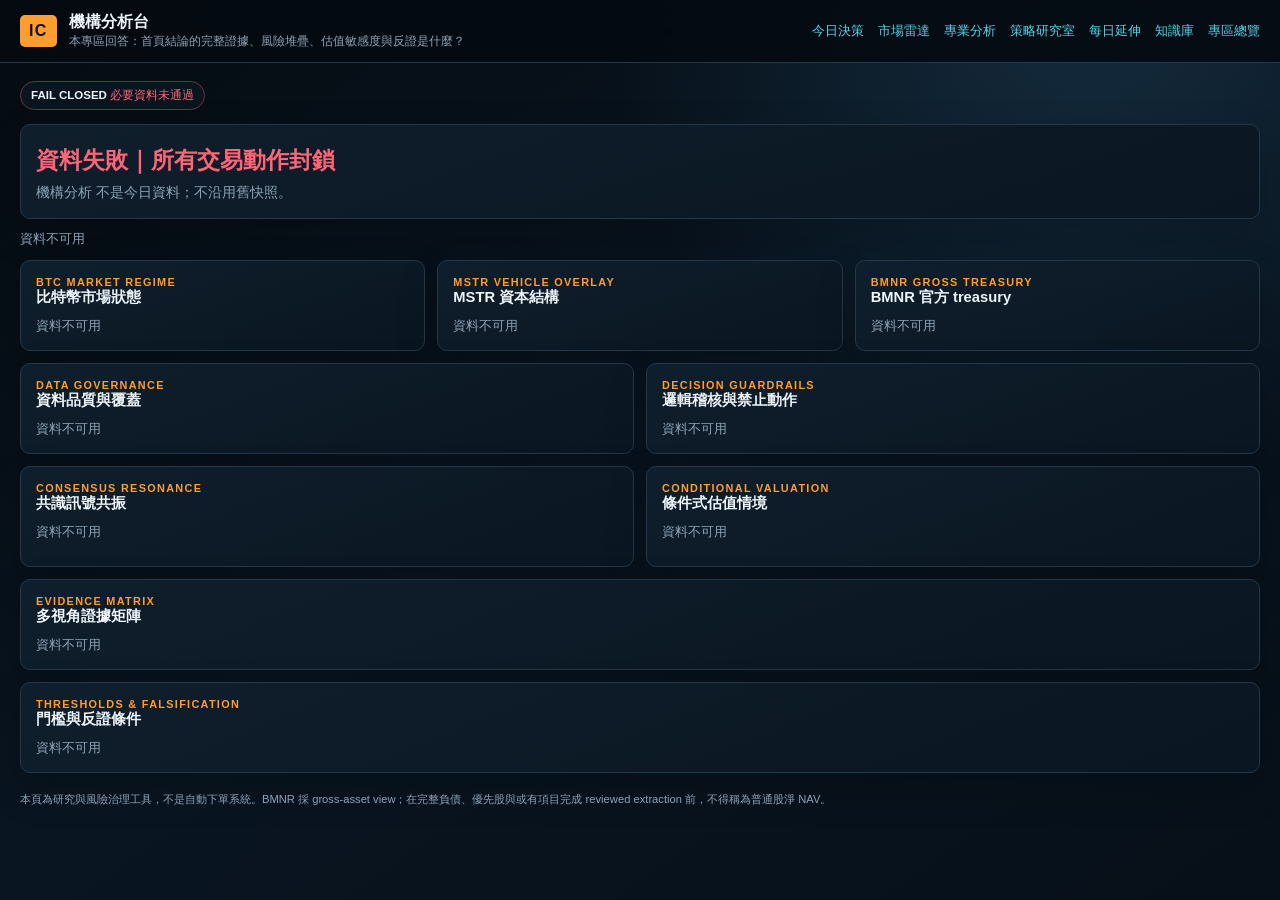
==== analytics.html @ 1a8913d6 "Add product CEO governance and surface health checks" ====
<!doctype html>
<html lang="zh-Hant">
<head>
<meta charset="utf-8">
<meta name="viewport" content="width=device-width,initial-scale=1">
<meta name="app-section" content="institutional-analysis">
<meta name="app-purpose" content="拆解首頁結論的完整證據、估值敏感度、風險堆疊與反證條件">
<meta name="app-update" content="每日">
<link rel="icon" href="data:,">
<title>機構分析台｜BTC · MSTR · BMNR</title>
<style>
:root{--bg:#071019;--panel:#0d1823;--panel2:#101f2d;--line:#24384a;--text:#eef5fb;--muted:#8da3b5;--orange:#ff9d2e;--red:#ff6577;--yellow:#ffd166;--green:#45d7a2;--blue:#64b5ff;--cyan:#55d5e8}
*{box-sizing:border-box}html{color-scheme:dark}body{margin:0;background:radial-gradient(circle at 85% 0,#142b3c 0,transparent 34%),linear-gradient(145deg,#050b11,#091521 48%,#071019);color:var(--text);font-family:Inter,-apple-system,BlinkMacSystemFont,"Segoe UI","Noto Sans TC",sans-serif;min-height:100vh}
a{color:var(--cyan);text-decoration:none}header{position:sticky;top:0;z-index:20;background:rgba(5,11,17,.9);backdrop-filter:blur(16px);border-bottom:1px solid var(--line)}.topbar{max-width:1440px;margin:auto;padding:12px 20px;display:flex;justify-content:space-between;gap:16px;align-items:center}.brand{display:flex;gap:12px;align-items:center}.terminal{background:var(--orange);color:#111;font-weight:900;padding:7px 9px;border-radius:5px;letter-spacing:.08em}.brand h1{font-size:1rem;margin:0}.sub{color:var(--muted);font-size:.76rem}.nav{display:flex;gap:14px;font-size:.8rem;white-space:nowrap}.wrap{max-width:1440px;margin:0 auto;padding:18px 20px 40px}.ticker{display:flex;gap:8px;flex-wrap:wrap;margin-bottom:14px}.pill{border:1px solid var(--line);background:#0a1520;border-radius:999px;padding:6px 10px;font-size:.72rem;color:var(--muted)}.pill b{color:var(--text)}.pill.warn{border-color:#6e5724;color:var(--yellow)}.pill.bad{border-color:#71333b;color:var(--red)}.pill.good{border-color:#205f4b;color:var(--green)}
.grid{display:grid;grid-template-columns:repeat(12,minmax(0,1fr));gap:12px}.card{grid-column:span 4;background:linear-gradient(160deg,rgba(16,31,45,.96),rgba(10,22,33,.96));border:1px solid var(--line);border-radius:10px;padding:15px;box-shadow:0 16px 42px rgba(0,0,0,.2)}.card.full{grid-column:span 12}.card.half{grid-column:span 6}.card.quarter{grid-column:span 3}.eyebrow{color:var(--orange);font-size:.68rem;font-weight:800;letter-spacing:.12em;text-transform:uppercase}.headline{font-size:1.45rem;font-weight:850;line-height:1.2;margin:7px 0}.read{color:var(--muted);font-size:.85rem;line-height:1.55}.kpi{font-size:1.85rem;font-weight:900;letter-spacing:-.04em;margin:6px 0}.good{color:var(--green)}.warn{color:var(--yellow)}.bad{color:var(--red)}.info{color:var(--blue)}h2{font-size:.92rem;margin:0 0 11px}h3{font-size:.8rem;margin:14px 0 7px;color:var(--muted)}.divider{height:1px;background:var(--line);margin:13px 0}.decision{display:grid;grid-template-columns:110px 1fr;gap:10px;padding:8px 0;border-bottom:1px solid rgba(36,56,74,.65)}.decision:last-child{border-bottom:0}.decision b{font-size:.8rem}.scorebar{height:8px;background:#1b2c3b;border-radius:999px;overflow:hidden;margin:8px 0}.scorebar i{height:100%;display:block;background:linear-gradient(90deg,var(--red),var(--yellow),var(--green))}.tags{display:flex;gap:6px;flex-wrap:wrap;margin-top:9px}.tag{font-size:.68rem;padding:4px 7px;border:1px solid var(--line);border-radius:4px;color:var(--muted)}.table-wrap{overflow-x:auto}table{width:100%;border-collapse:collapse;font-size:.78rem;min-width:620px}th,td{padding:9px 8px;border-bottom:1px solid var(--line);text-align:left;vertical-align:top}th{color:var(--muted);font-size:.66rem;letter-spacing:.08em;text-transform:uppercase;background:#0b1722}td.num{text-align:right;font-variant-numeric:tabular-nums}.list{margin:0;padding-left:18px;color:var(--muted);font-size:.8rem;line-height:1.55}.empty{color:var(--muted);font-size:.8rem}.footer{color:var(--muted);font-size:.7rem;margin-top:18px;line-height:1.5}
@media(max-width:900px){.card,.card.half,.card.quarter{grid-column:span 6}.topbar{align-items:flex-start}.nav{overflow-x:auto;max-width:48vw}}
@media(max-width:620px){.wrap{padding:12px}.topbar{padding:10px 12px;display:block}.nav{max-width:100%;margin-top:9px}.card,.card.half,.card.quarter{grid-column:span 12}.headline{font-size:1.12rem}.kpi{font-size:1.55rem}.decision{grid-template-columns:1fr;gap:3px}.ticker{gap:5px}.pill{font-size:.66rem}}
</style>
</head>
<body>
<header><div class="topbar"><div class="brand"><span class="terminal">IC</span><div><h1>機構分析台</h1><div class="sub">本專區回答：首頁結論的完整證據、風險堆疊、估值敏感度與反證是什麼？</div></div></div><nav class="nav" aria-label="全站主要專區"><a href="index.html">今日決策</a><a href="market-monitor.html">市場雷達</a><a href="analytics.html">專業分析</a><a href="dashboard.html">策略研究室</a><a href="daily-extensions.html">每日延伸</a><a href="wiki.html">知識庫</a><a href="site-overview.html">專區總覽</a></nav></div></header>
<main class="wrap">
  <div class="ticker" id="ticker" aria-live="polite"><span class="pill">資料載入中</span></div>
  <div class="grid" id="executive" aria-live="polite"></div>
  <div class="grid" id="kpis" style="margin-top:12px"></div>
  <div class="grid" style="margin-top:12px">
    <section class="card"><div class="eyebrow">BTC Market Regime</div><h2>比特幣市場狀態</h2><div id="btcPanel"></div></section>
    <section class="card"><div class="eyebrow">MSTR Vehicle Overlay</div><h2>MSTR 資本結構</h2><div id="mstrPanel"></div></section>
    <section class="card"><div class="eyebrow">BMNR Gross Treasury</div><h2>BMNR 官方 treasury</h2><div id="bmnrPanel"></div></section>
    <section class="card half"><div class="eyebrow">Data Governance</div><h2>資料品質與覆蓋</h2><div id="quality"></div></section>
    <section class="card half"><div class="eyebrow">Decision Guardrails</div><h2>邏輯稽核與禁止動作</h2><div id="logic"></div></section>
    <section class="card half"><div class="eyebrow">Consensus Resonance</div><h2>共識訊號共振</h2><div class="table-wrap"><table id="drivers"></table></div></section>
    <section class="card half"><div class="eyebrow">Conditional Valuation</div><h2>條件式估值情境</h2><div class="table-wrap"><table id="sensitivity"></table></div><div class="read" id="sensitivityNote" style="margin-top:10px"></div></section>
    <section class="card full"><div class="eyebrow">Evidence Matrix</div><h2>多視角證據矩陣</h2><div class="table-wrap"><table id="risk"></table></div></section>
    <section class="card full"><div class="eyebrow">Thresholds & Falsification</div><h2>門檻與反證條件</h2><div class="table-wrap"><table id="thresholds"></table></div></section>
  </div>
  <div class="footer">本頁為研究與風險治理工具，不是自動下單系統。BMNR 採 gross-asset view；在完整負債、優先股與或有項目完成 reviewed extraction 前，不得稱為普通股淨 NAV。</div>
</main>
<script>
const esc=value=>String(value??'—').replace(/[&<>"']/g,char=>({'&':'&amp;','<':'&lt;','>':'&gt;','"':'&quot;',"'":'&#39;'}[char]));
const money=value=>value==null?'—':'$'+Number(value).toLocaleString('en-US',{maximumFractionDigits:0});
const tone=value=>value==='bad'||value==='fail'||value==='blocked'?'bad':value==='good'||value==='pass'||value==='consistent'?'good':value==='info'?'info':'warn';
const actionLabel=value=>({add_2_5x_mstr:'禁止小倉 2.5x 加碼',auto_trade:'禁止自動交易級結論',claim_common_equity_cheap:'禁止宣稱 MSTR 普通股便宜',common_valuation_green_light:'禁止普通股估值綠燈',capital_flywheel_green_light:'禁止資本飛輪綠燈',treat_mnav_as_green:'禁止把估值倍率當綠燈',use_etf_flow_as_hard_trigger:'禁止用 ETF 流向當硬觸發',claim_bmnr_net_nav_discount:'禁止宣稱 BMNR 淨資產折價'})[value]||value;
const rows=(items,render)=>items.length?items.map(render).join(''):'<tr><td class="empty">無資料</td></tr>';
async function fetchJson(path){const response=await fetch(path,{cache:'no-store'});if(!response.ok)throw new Error(`${path} HTTP ${response.status}`);return response.json()}
function requireFresh(value,maxHours,label){const timestamp=new Date(value);if(!value||Number.isNaN(timestamp.getTime()))throw new Error(`${label} 時間戳缺漏或格式錯誤`);const ageHours=(Date.now()-timestamp.getTime())/36e5;if(ageHours < -1||ageHours > maxHours)throw new Error(`${label} 已過期或時間位於未來`)}
function requireCurrentDate(value,label){if(value!==new Date().toISOString().slice(0,10))throw new Error(`${label} 不是今日資料`)}
function signalPanel(signal){return `<div class="kpi ${tone(signal.dominant_direction==='bearish'?'bad':'warn')}">${esc(signal.key_number)}</div><div class="read">${esc(signal.plain_read)}</div><div class="divider"></div>${(signal.lenses||[]).map(item=>`<div class="decision"><b>${esc(item.name)}</b><span class="${item.direction==='bullish'?'good':item.direction==='bearish'?'bad':'warn'}">${esc(item.value)}｜${esc(item.read)}</span></div>`).join('')}<div class="tags"><span class="tag">${esc(signal.resonance_status)}</span><span class="tag">信心 ${esc(signal.confidence)}</span></div><h3>下一觸發</h3><div class="read">${esc(signal.next_trigger)}</div>`}
async function load(){
  const [analytics,logic,snapshot,verify]=await Promise.all([fetchJson('data/daily/institutional_analytics.json'),fetchJson('data/daily/logic_audit.json'),fetchJson('data/daily/latest_snapshot.json'),fetchJson('data/daily/agent_verification_report.json')]);
  if(analytics.schema!==2||logic.schema!==1||snapshot.schema!==1||verify.schema!==1)throw new Error('每日資料 schema 不相容');
  if(!analytics.date||logic.date!==analytics.date||snapshot.date!==analytics.date||verify.date!==analytics.date)throw new Error('每日資料跨檔日期不一致');
  requireCurrentDate(analytics.date,'機構分析');
  if(verify.snapshot_generated_at!==snapshot.generated_at)throw new Error('驗證報告未綁定目前快照');
  if(analytics.snapshot_generated_at!==snapshot.generated_at||logic.snapshot_generated_at!==snapshot.generated_at)throw new Error('衍生分析未綁定目前快照');
  requireFresh(analytics.generated_at,30,'機構分析');requireFresh(logic.generated_at,30,'邏輯稽核');requireFresh(snapshot.generated_at,30,'每日快照');requireFresh(verify.verified_at,30,'驗證報告');
  const brief=analytics.decision_brief,quality=analytics.quality||{},audit=analytics.logic_audit||{};
  if(!brief||!Array.isArray(brief.summary_cards)||brief.summary_cards.length<4||!brief.bottom_assessment||!brief.conditional_targets||!Array.isArray(brief.exclusive_signals)||brief.exclusive_signals.length<2||!Array.isArray(brief.consensus_signals)||brief.consensus_signals.length<2)throw new Error('機構分析 schema 2 內容不完整');
  const action=brief.summary_cards.find(item=>item.id==='today_action')||brief.summary_cards[0];
  const mstr=brief.exclusive_signals.find(item=>item.id==='mstr_valuation_trust_split');
  const bmnr=brief.exclusive_signals.find(item=>item.id==='bmnr_gross_treasury_discount');
  const bottom=brief.bottom_assessment;
  if(!mstr||!bmnr)throw new Error('獨家估值訊號缺漏');
  document.getElementById('ticker').innerHTML=`<span class="pill"><b>${esc(analytics.date)}</b> 資料日</span><span class="pill ${tone(quality.verification_status)}"><b>${esc(quality.verification_status)}</b> 資料驗證</span><span class="pill ${tone(audit.status)}"><b>${esc(audit.status)}</b> 邏輯稽核</span><span class="pill"><b>${esc(quality.confidence)}</b> 信心</span><span class="pill"><b>${quality.confidence_score_0_100??'—'}</b>/100 品質</span>`;
  document.getElementById('executive').innerHTML=`<section class="card full"><div class="eyebrow">Investment Committee Read</div><div class="headline ${tone(action.tone)}">${esc(action.key_number)}</div><div class="read">${esc(action.plain_read)}</div><div class="divider"></div><div class="decision"><b>大倉現貨</b><span>${esc(bottom.plain_read)}</span></div><div class="decision"><b>MSTR 2.5x</b><span>${esc(mstr.next_trigger)}</span></div><div class="decision"><b>BMNR 20%</b><span>${esc(bmnr.plain_read)}</span></div></section>`;
  document.getElementById('kpis').innerHTML=brief.summary_cards.slice(0,4).map(item=>`<section class="card quarter"><div class="eyebrow">${esc(item.label)}</div><div class="kpi ${tone(item.tone)}">${esc(item.key_number)}</div><div class="read">${esc(item.plain_read)}</div></section>`).join('');
  document.getElementById('btcPanel').innerHTML=`<div class="kpi warn">${esc(bottom.key_number)}</div><div class="read">${esc(bottom.plain_read)}</div><h3>領先指標</h3>${(bottom.leading_indicators||[]).map(item=>`<div class="decision"><b>${esc(item.name)}</b><span>${esc(item.value)}｜${esc(item.read)}</span></div>`).join('')}<h3>落後確認</h3>${(bottom.lagging_confirmations||[]).map(item=>`<div class="decision"><b>${esc(item.name)}</b><span class="${tone(item.state)}">${esc(item.value)}｜${esc(item.read)}</span></div>`).join('')}<h3>下一觸發</h3><div class="read">${esc(bottom.next_trigger)}</div>`;
  document.getElementById('mstrPanel').innerHTML=signalPanel(mstr);
  document.getElementById('bmnrPanel').innerHTML=signalPanel(bmnr);
  const qualityScore=Math.max(0,Math.min(100,Number(quality.confidence_score_0_100||0)));
  document.getElementById('quality').innerHTML=`<div class="kpi ${qualityScore>=70?'good':qualityScore>=50?'warn':'bad'}">${qualityScore}/100</div><div class="scorebar"><i style="width:${qualityScore}%"></i></div><div class="read">知識節點 ${quality.knowledge_nodes??'—'}｜排除 ${quality.knowledge_excluded_nodes??'—'}｜邏輯矛盾 ${quality.logic_contradictions??'—'}</div><h3>降級原因</h3><ul class="list">${(quality.degradations||[]).map(item=>`<li>${esc(item)}</li>`).join('')||'<li>無</li>'}</ul>`;
  document.getElementById('logic').innerHTML=`<div class="kpi ${tone(audit.status)}">${esc(audit.status||'not_run')}</div><div class="read">${esc(audit.plain_english)}</div><h3>目前禁止</h3><ul class="list">${(audit.blocked_actions||[]).map(item=>`<li>${esc(actionLabel(item))}</li>`).join('')||'<li>無</li>'}</ul>`;
  document.getElementById('drivers').innerHTML='<tr><th>主題</th><th>共振</th><th>結論</th></tr>'+rows(brief.consensus_signals,item=>`<tr><td>${esc(item.title)}</td><td>${esc(item.resonance_status)}</td><td>${esc(item.plain_read)}</td></tr>`);
  const targets=brief.conditional_targets,btcRange=targets.btc.research_hypothesis_range||[];
  document.getElementById('sensitivity').innerHTML='<tr><th>標的</th><th>條件數字</th><th>正確解讀</th></tr>'+`<tr><td>BTC</td><td>${money(btcRange[0])}–${money(btcRange[1])}</td><td>${esc(targets.btc.plain_read)}</td></tr><tr><td>MSTR</td><td>${money(targets.mstr.common_nav_per_share_at_btc_lower)}–${money(targets.mstr.common_nav_per_share_at_btc_upper)}</td><td>${esc(targets.mstr.plain_read)}</td></tr><tr><td>BMNR</td><td>${money(targets.bmnr.indicative_0_8x_to_1_0x?.[0])}–${money(targets.bmnr.indicative_0_8x_to_1_0x?.[1])}</td><td>${esc(targets.bmnr.plain_read)}</td></tr>`;
  document.getElementById('sensitivityNote').textContent=(targets.assumptions||[]).join('｜');
  const evidence=[...brief.exclusive_signals,...brief.consensus_signals].flatMap(signal=>(signal.lenses||[]).map(lens=>({...lens,signal:signal.title})));
  document.getElementById('risk').innerHTML='<tr><th>主題</th><th>視角</th><th>方向</th><th>數值</th><th>解讀</th></tr>'+rows(evidence,item=>`<tr><td>${esc(item.signal)}</td><td>${esc(item.name)}</td><td class="${item.direction==='bullish'?'good':item.direction==='bearish'?'bad':'warn'}">${esc(item.direction)}</td><td>${esc(item.value)}</td><td>${esc(item.read)}</td></tr>`);
  const thresholdRows=(logic.thresholds||[]).map(item=>`<tr><td>${esc(item.metric)}</td><td>${esc(item.current)}</td><td>${esc(item.threshold)}</td><td>${esc(item.action)}</td></tr>`).join('');
  const falsifyRows=(logic.falsification_watch||[]).map(item=>`<tr><td>${esc(item.hypothesis)}</td><td colspan="3">反證：${esc(item.what_would_disprove)}｜所需證據：${esc(item.required_evidence)}</td></tr>`).join('');
  document.getElementById('thresholds').innerHTML='<tr><th>指標／假說</th><th>今日值</th><th>門檻</th><th>動作／反證</th></tr>'+thresholdRows+falsifyRows;
}
load().catch(error=>{document.getElementById('ticker').innerHTML='<span class="pill bad"><b>FAIL CLOSED</b> 必要資料未通過</span>';document.getElementById('executive').innerHTML=`<section class="card full bad"><div class="headline">資料失敗｜所有交易動作封鎖</div><div class="read">${esc(error.message)}；不沿用舊快照。</div></section>`;['kpis','btcPanel','mstrPanel','bmnrPanel','quality','logic','drivers','sensitivity','risk','thresholds'].forEach(id=>{const element=document.getElementById(id);if(element)element.innerHTML='<div class="empty">資料不可用</div>'})});
</script>
</body>
</html>
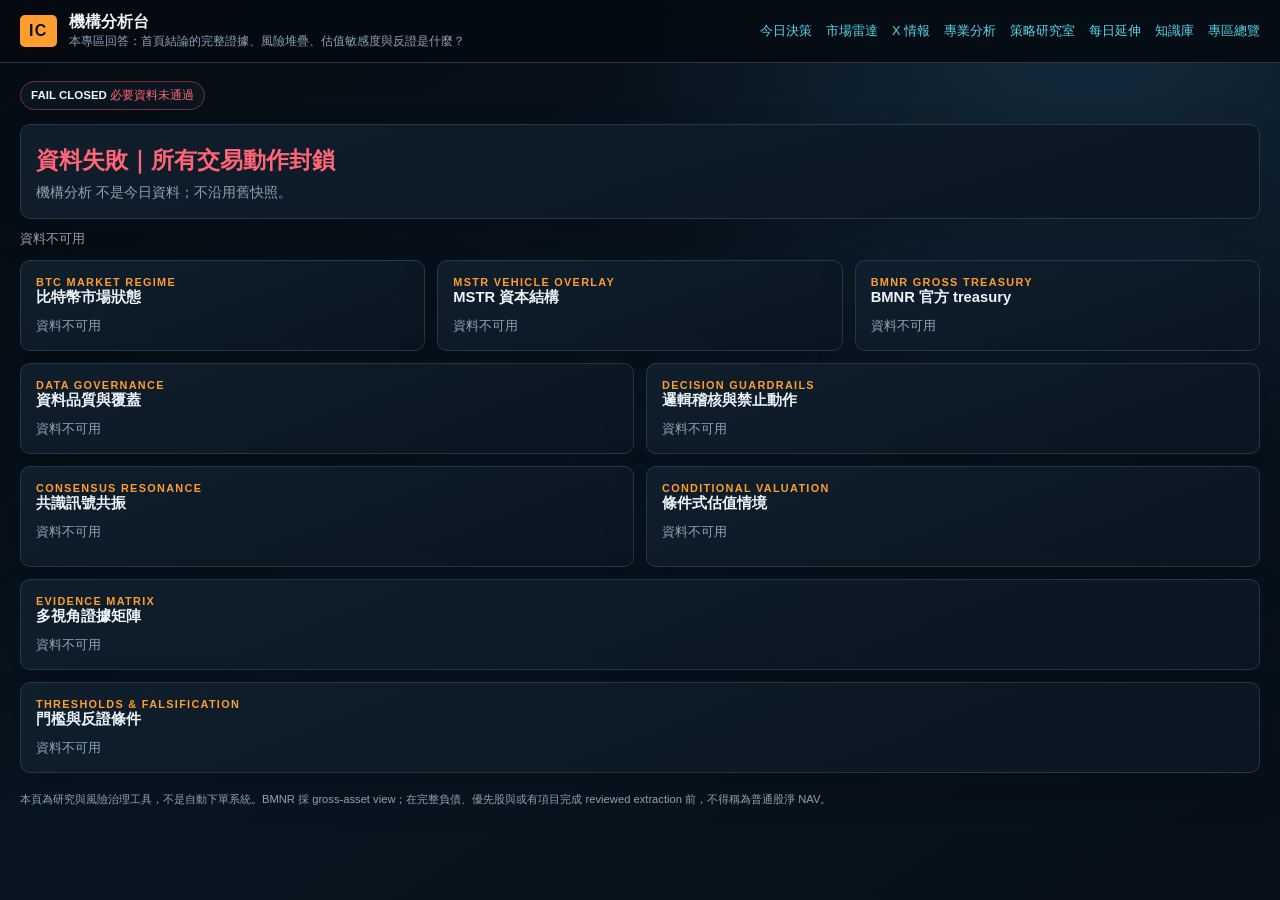
==== commit 38688437: "Add governed X intelligence section" ====
--- a/analytics.html
+++ b/analytics.html
@@ -18,7 +18,7 @@
 </style>
 </head>
 <body>
-<header><div class="topbar"><div class="brand"><span class="terminal">IC</span><div><h1>機構分析台</h1><div class="sub">本專區回答：首頁結論的完整證據、風險堆疊、估值敏感度與反證是什麼？</div></div></div><nav class="nav" aria-label="全站主要專區"><a href="index.html">今日決策</a><a href="market-monitor.html">市場雷達</a><a href="analytics.html">專業分析</a><a href="dashboard.html">策略研究室</a><a href="daily-extensions.html">每日延伸</a><a href="wiki.html">知識庫</a><a href="site-overview.html">專區總覽</a></nav></div></header>
+<header><div class="topbar"><div class="brand"><span class="terminal">IC</span><div><h1>機構分析台</h1><div class="sub">本專區回答：首頁結論的完整證據、風險堆疊、估值敏感度與反證是什麼？</div></div></div><nav class="nav" aria-label="全站主要專區"><a href="index.html">今日決策</a><a href="market-monitor.html">市場雷達</a><a href="x-intelligence.html">X 情報</a><a href="analytics.html">專業分析</a><a href="dashboard.html">策略研究室</a><a href="daily-extensions.html">每日延伸</a><a href="wiki.html">知識庫</a><a href="site-overview.html">專區總覽</a></nav></div></header>
 <main class="wrap">
   <div class="ticker" id="ticker" aria-live="polite"><span class="pill">資料載入中</span></div>
   <div class="grid" id="executive" aria-live="polite"></div>
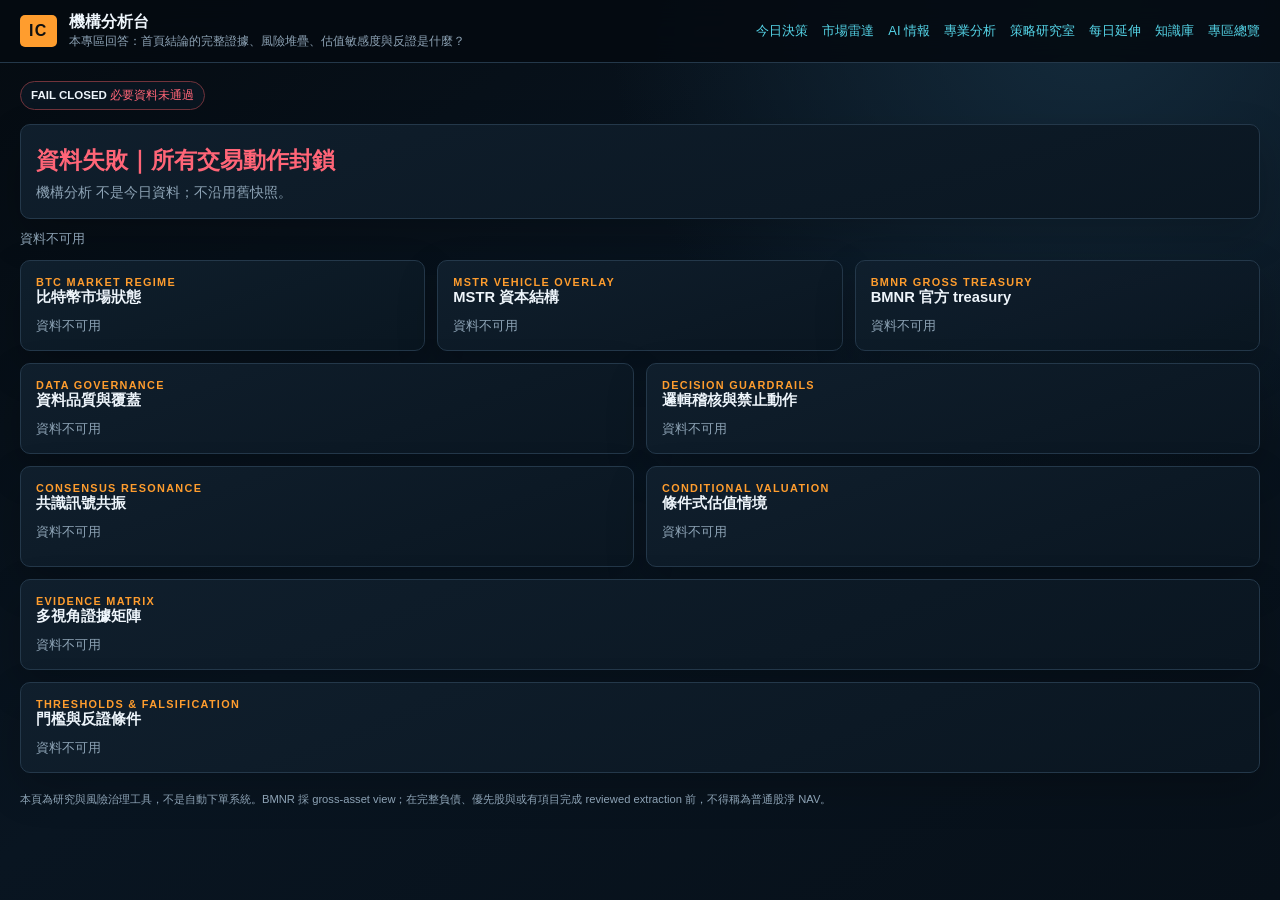
==== commit 86f64dd2: "Add resilient daily AI intelligence sources" ====
--- a/analytics.html
+++ b/analytics.html
@@ -18,7 +18,7 @@
 </style>
 </head>
 <body>
-<header><div class="topbar"><div class="brand"><span class="terminal">IC</span><div><h1>機構分析台</h1><div class="sub">本專區回答：首頁結論的完整證據、風險堆疊、估值敏感度與反證是什麼？</div></div></div><nav class="nav" aria-label="全站主要專區"><a href="index.html">今日決策</a><a href="market-monitor.html">市場雷達</a><a href="x-intelligence.html">X 情報</a><a href="analytics.html">專業分析</a><a href="dashboard.html">策略研究室</a><a href="daily-extensions.html">每日延伸</a><a href="wiki.html">知識庫</a><a href="site-overview.html">專區總覽</a></nav></div></header>
+<header><div class="topbar"><div class="brand"><span class="terminal">IC</span><div><h1>機構分析台</h1><div class="sub">本專區回答：首頁結論的完整證據、風險堆疊、估值敏感度與反證是什麼？</div></div></div><nav class="nav" aria-label="全站主要專區"><a href="index.html">今日決策</a><a href="market-monitor.html">市場雷達</a><a href="x-intelligence.html">AI 情報</a><a href="analytics.html">專業分析</a><a href="dashboard.html">策略研究室</a><a href="daily-extensions.html">每日延伸</a><a href="wiki.html">知識庫</a><a href="site-overview.html">專區總覽</a></nav></div></header>
 <main class="wrap">
   <div class="ticker" id="ticker" aria-live="polite"><span class="pill">資料載入中</span></div>
   <div class="grid" id="executive" aria-live="polite"></div>
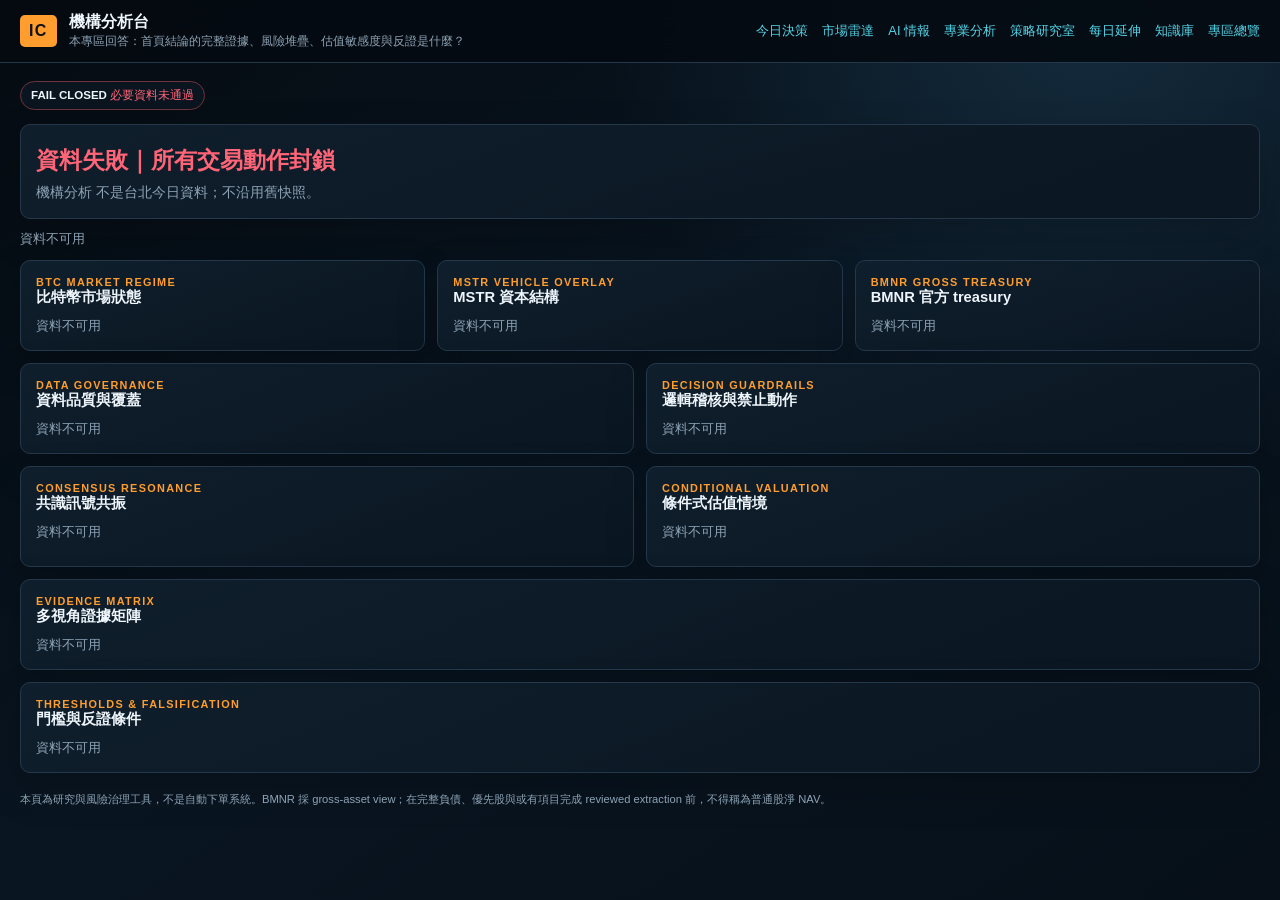
==== commit 6c276a1d: "Fix degraded-data decision publishing" ====
--- a/analytics.html
+++ b/analytics.html
@@ -44,7 +44,8 @@
 const rows=(items,render)=>items.length?items.map(render).join(''):'<tr><td class="empty">無資料</td></tr>';
 async function fetchJson(path){const response=await fetch(path,{cache:'no-store'});if(!response.ok)throw new Error(`${path} HTTP ${response.status}`);return response.json()}
 function requireFresh(value,maxHours,label){const timestamp=new Date(value);if(!value||Number.isNaN(timestamp.getTime()))throw new Error(`${label} 時間戳缺漏或格式錯誤`);const ageHours=(Date.now()-timestamp.getTime())/36e5;if(ageHours < -1||ageHours > maxHours)throw new Error(`${label} 已過期或時間位於未來`)}
-function requireCurrentDate(value,label){if(value!==new Date().toISOString().slice(0,10))throw new Error(`${label} 不是今日資料`)}
+function taipeiDate(){return new Intl.DateTimeFormat('en-CA',{timeZone:'Asia/Taipei',year:'numeric',month:'2-digit',day:'2-digit'}).format(new Date())}
+function requireCurrentDate(value,label){if(value!==taipeiDate())throw new Error(`${label} 不是台北今日資料`)}
 function signalPanel(signal){return `<div class="kpi ${tone(signal.dominant_direction==='bearish'?'bad':'warn')}">${esc(signal.key_number)}</div><div class="read">${esc(signal.plain_read)}</div><div class="divider"></div>${(signal.lenses||[]).map(item=>`<div class="decision"><b>${esc(item.name)}</b><span class="${item.direction==='bullish'?'good':item.direction==='bearish'?'bad':'warn'}">${esc(item.value)}｜${esc(item.read)}</span></div>`).join('')}<div class="tags"><span class="tag">${esc(signal.resonance_status)}</span><span class="tag">信心 ${esc(signal.confidence)}</span></div><h3>下一觸發</h3><div class="read">${esc(signal.next_trigger)}</div>`}
 async function load(){
   const [analytics,logic,snapshot,verify]=await Promise.all([fetchJson('data/daily/institutional_analytics.json'),fetchJson('data/daily/logic_audit.json'),fetchJson('data/daily/latest_snapshot.json'),fetchJson('data/daily/agent_verification_report.json')]);
@@ -55,13 +56,19 @@
   if(analytics.snapshot_generated_at!==snapshot.generated_at||logic.snapshot_generated_at!==snapshot.generated_at)throw new Error('衍生分析未綁定目前快照');
   requireFresh(analytics.generated_at,30,'機構分析');requireFresh(logic.generated_at,30,'邏輯稽核');requireFresh(snapshot.generated_at,30,'每日快照');requireFresh(verify.verified_at,30,'驗證報告');
   const brief=analytics.decision_brief,quality=analytics.quality||{},audit=analytics.logic_audit||{};
+  if(!['pass','degraded','fail'].includes(verify.status))throw new Error('驗證狀態不相容');
+  if(verify.status==='fail'||(verify.failures||[]).length)throw new Error(`驗證失敗：${(verify.failures||[])[0]||'必要資料未通過'}`);
+  if(quality.verification_status!==verify.status||quality.verification_bound_to_snapshot!==true)throw new Error('分析與驗證狀態未綁定同一批次');
+  if(logic.status!=='consistent'||audit.status!=='consistent'||quality.logic_audit_status!=='consistent')throw new Error('決策邏輯未通過一致性稽核');
+  if(!['full','research_only'].includes(quality.publication_mode))throw new Error('分析發布模式不允許顯示決策內容');
   if(!brief||!Array.isArray(brief.summary_cards)||brief.summary_cards.length<4||!brief.bottom_assessment||!brief.conditional_targets||!Array.isArray(brief.exclusive_signals)||brief.exclusive_signals.length<2||!Array.isArray(brief.consensus_signals)||brief.consensus_signals.length<2)throw new Error('機構分析 schema 2 內容不完整');
   const action=brief.summary_cards.find(item=>item.id==='today_action')||brief.summary_cards[0];
   const mstr=brief.exclusive_signals.find(item=>item.id==='mstr_valuation_trust_split');
   const bmnr=brief.exclusive_signals.find(item=>item.id==='bmnr_gross_treasury_discount');
   const bottom=brief.bottom_assessment;
   if(!mstr||!bmnr)throw new Error('獨家估值訊號缺漏');
-  document.getElementById('ticker').innerHTML=`<span class="pill"><b>${esc(analytics.date)}</b> 資料日</span><span class="pill ${tone(quality.verification_status)}"><b>${esc(quality.verification_status)}</b> 資料驗證</span><span class="pill ${tone(audit.status)}"><b>${esc(audit.status)}</b> 邏輯稽核</span><span class="pill"><b>${esc(quality.confidence)}</b> 信心</span><span class="pill"><b>${quality.confidence_score_0_100??'—'}</b>/100 品質</span>`;
+  document.body.dataset.renderStatus=verify.status;document.body.dataset.conclusionsVisible='true';document.body.dataset.executionGrade=quality.publication_mode==='full'?'true':'false';
+  document.getElementById('ticker').innerHTML=`<span class="pill"><b>${esc(analytics.date)}</b> 資料日</span><span class="pill ${tone(quality.verification_status)}"><b>${esc(quality.verification_status)}</b> 資料驗證</span><span class="pill ${quality.publication_mode==='full'?'good':'warn'}"><b>${quality.publication_mode==='full'?'決策支援':'只供研究'}</b> 發布模式</span><span class="pill ${tone(audit.status)}"><b>${esc(audit.status)}</b> 邏輯稽核</span><span class="pill"><b>${quality.confidence_score_0_100??'—'}</b>/100 規則式資料契約分數</span>`;
   document.getElementById('executive').innerHTML=`<section class="card full"><div class="eyebrow">Investment Committee Read</div><div class="headline ${tone(action.tone)}">${esc(action.key_number)}</div><div class="read">${esc(action.plain_read)}</div><div class="divider"></div><div class="decision"><b>大倉現貨</b><span>${esc(bottom.plain_read)}</span></div><div class="decision"><b>MSTR 2.5x</b><span>${esc(mstr.next_trigger)}</span></div><div class="decision"><b>BMNR 20%</b><span>${esc(bmnr.plain_read)}</span></div></section>`;
   document.getElementById('kpis').innerHTML=brief.summary_cards.slice(0,4).map(item=>`<section class="card quarter"><div class="eyebrow">${esc(item.label)}</div><div class="kpi ${tone(item.tone)}">${esc(item.key_number)}</div><div class="read">${esc(item.plain_read)}</div></section>`).join('');
   document.getElementById('btcPanel').innerHTML=`<div class="kpi warn">${esc(bottom.key_number)}</div><div class="read">${esc(bottom.plain_read)}</div><h3>領先指標</h3>${(bottom.leading_indicators||[]).map(item=>`<div class="decision"><b>${esc(item.name)}</b><span>${esc(item.value)}｜${esc(item.read)}</span></div>`).join('')}<h3>落後確認</h3>${(bottom.lagging_confirmations||[]).map(item=>`<div class="decision"><b>${esc(item.name)}</b><span class="${tone(item.state)}">${esc(item.value)}｜${esc(item.read)}</span></div>`).join('')}<h3>下一觸發</h3><div class="read">${esc(bottom.next_trigger)}</div>`;
@@ -80,7 +87,7 @@
   const falsifyRows=(logic.falsification_watch||[]).map(item=>`<tr><td>${esc(item.hypothesis)}</td><td colspan="3">反證：${esc(item.what_would_disprove)}｜所需證據：${esc(item.required_evidence)}</td></tr>`).join('');
   document.getElementById('thresholds').innerHTML='<tr><th>指標／假說</th><th>今日值</th><th>門檻</th><th>動作／反證</th></tr>'+thresholdRows+falsifyRows;
 }
-load().catch(error=>{document.getElementById('ticker').innerHTML='<span class="pill bad"><b>FAIL CLOSED</b> 必要資料未通過</span>';document.getElementById('executive').innerHTML=`<section class="card full bad"><div class="headline">資料失敗｜所有交易動作封鎖</div><div class="read">${esc(error.message)}；不沿用舊快照。</div></section>`;['kpis','btcPanel','mstrPanel','bmnrPanel','quality','logic','drivers','sensitivity','risk','thresholds'].forEach(id=>{const element=document.getElementById(id);if(element)element.innerHTML='<div class="empty">資料不可用</div>'})});
+load().catch(error=>{document.body.dataset.renderStatus='fail';document.body.dataset.conclusionsVisible='false';document.body.dataset.executionGrade='false';document.getElementById('ticker').innerHTML='<span class="pill bad"><b>FAIL CLOSED</b> 必要資料未通過</span>';document.getElementById('executive').innerHTML=`<section class="card full bad"><div class="headline">資料失敗｜所有交易動作封鎖</div><div class="read">${esc(error.message)}；不沿用舊快照。</div></section>`;['kpis','btcPanel','mstrPanel','bmnrPanel','quality','logic','drivers','sensitivity','risk','thresholds'].forEach(id=>{const element=document.getElementById(id);if(element)element.innerHTML='<div class="empty">資料不可用</div>'})});
 </script>
 </body>
 </html>
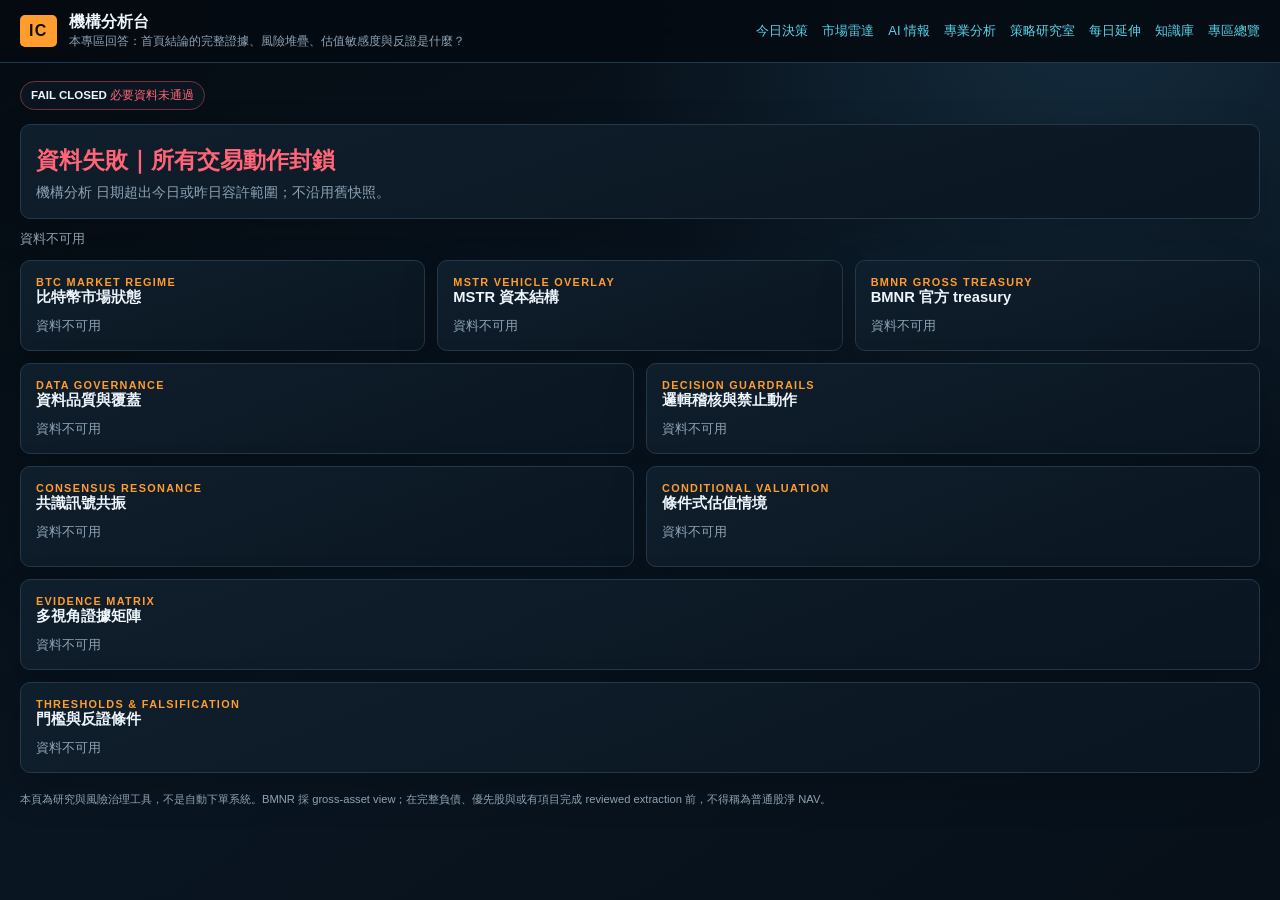
==== commit 5c6f28e3: "Allow fresh cross-day research snapshots" ====
--- a/analytics.html
+++ b/analytics.html
@@ -45,13 +45,13 @@
 async function fetchJson(path){const response=await fetch(path,{cache:'no-store'});if(!response.ok)throw new Error(`${path} HTTP ${response.status}`);return response.json()}
 function requireFresh(value,maxHours,label){const timestamp=new Date(value);if(!value||Number.isNaN(timestamp.getTime()))throw new Error(`${label} 時間戳缺漏或格式錯誤`);const ageHours=(Date.now()-timestamp.getTime())/36e5;if(ageHours < -1||ageHours > maxHours)throw new Error(`${label} 已過期或時間位於未來`)}
 function taipeiDate(){return new Intl.DateTimeFormat('en-CA',{timeZone:'Asia/Taipei',year:'numeric',month:'2-digit',day:'2-digit'}).format(new Date())}
-function requireCurrentDate(value,label){if(value!==taipeiDate())throw new Error(`${label} 不是台北今日資料`)}
+function requireRecentDataDate(value,label){const lagDays=(Date.parse(taipeiDate())-Date.parse(value))/864e5;if(!/^\d{4}-\d{2}-\d{2}$/.test(value)||!Number.isInteger(lagDays)||lagDays<0||lagDays>1)throw new Error(`${label} 日期超出今日或昨日容許範圍`);return lagDays}
 function signalPanel(signal){return `<div class="kpi ${tone(signal.dominant_direction==='bearish'?'bad':'warn')}">${esc(signal.key_number)}</div><div class="read">${esc(signal.plain_read)}</div><div class="divider"></div>${(signal.lenses||[]).map(item=>`<div class="decision"><b>${esc(item.name)}</b><span class="${item.direction==='bullish'?'good':item.direction==='bearish'?'bad':'warn'}">${esc(item.value)}｜${esc(item.read)}</span></div>`).join('')}<div class="tags"><span class="tag">${esc(signal.resonance_status)}</span><span class="tag">信心 ${esc(signal.confidence)}</span></div><h3>下一觸發</h3><div class="read">${esc(signal.next_trigger)}</div>`}
 async function load(){
   const [analytics,logic,snapshot,verify]=await Promise.all([fetchJson('data/daily/institutional_analytics.json'),fetchJson('data/daily/logic_audit.json'),fetchJson('data/daily/latest_snapshot.json'),fetchJson('data/daily/agent_verification_report.json')]);
   if(analytics.schema!==2||logic.schema!==1||snapshot.schema!==1||verify.schema!==1)throw new Error('每日資料 schema 不相容');
   if(!analytics.date||logic.date!==analytics.date||snapshot.date!==analytics.date||verify.date!==analytics.date)throw new Error('每日資料跨檔日期不一致');
-  requireCurrentDate(analytics.date,'機構分析');
+  const calendarLagDays=requireRecentDataDate(analytics.date,'機構分析');
   if(verify.snapshot_generated_at!==snapshot.generated_at)throw new Error('驗證報告未綁定目前快照');
   if(analytics.snapshot_generated_at!==snapshot.generated_at||logic.snapshot_generated_at!==snapshot.generated_at)throw new Error('衍生分析未綁定目前快照');
   requireFresh(analytics.generated_at,30,'機構分析');requireFresh(logic.generated_at,30,'邏輯稽核');requireFresh(snapshot.generated_at,30,'每日快照');requireFresh(verify.verified_at,30,'驗證報告');
@@ -67,10 +67,11 @@
   const bmnr=brief.exclusive_signals.find(item=>item.id==='bmnr_gross_treasury_discount');
   const bottom=brief.bottom_assessment;
   if(!mstr||!bmnr)throw new Error('獨家估值訊號缺漏');
-  document.body.dataset.renderStatus=verify.status;document.body.dataset.conclusionsVisible='true';document.body.dataset.executionGrade=quality.publication_mode==='full'?'true':'false';
-  document.getElementById('ticker').innerHTML=`<span class="pill"><b>${esc(analytics.date)}</b> 資料日</span><span class="pill ${tone(quality.verification_status)}"><b>${esc(quality.verification_status)}</b> 資料驗證</span><span class="pill ${quality.publication_mode==='full'?'good':'warn'}"><b>${quality.publication_mode==='full'?'決策支援':'只供研究'}</b> 發布模式</span><span class="pill ${tone(audit.status)}"><b>${esc(audit.status)}</b> 邏輯稽核</span><span class="pill"><b>${quality.confidence_score_0_100??'—'}</b>/100 規則式資料契約分數</span>`;
-  document.getElementById('executive').innerHTML=`<section class="card full"><div class="eyebrow">Investment Committee Read</div><div class="headline ${tone(action.tone)}">${esc(action.key_number)}</div><div class="read">${esc(action.plain_read)}</div><div class="divider"></div><div class="decision"><b>大倉現貨</b><span>${esc(bottom.plain_read)}</span></div><div class="decision"><b>MSTR 2.5x</b><span>${esc(mstr.next_trigger)}</span></div><div class="decision"><b>BMNR 20%</b><span>${esc(bmnr.plain_read)}</span></div></section>`;
-  document.getElementById('kpis').innerHTML=brief.summary_cards.slice(0,4).map(item=>`<section class="card quarter"><div class="eyebrow">${esc(item.label)}</div><div class="kpi ${tone(item.tone)}">${esc(item.key_number)}</div><div class="read">${esc(item.plain_read)}</div></section>`).join('');
+  const calendarLagged=calendarLagDays>0,effectiveMode=calendarLagged?'research_only':quality.publication_mode,effectiveStatus=verify.status==='degraded'||calendarLagged?'degraded':'pass',displayAction=calendarLagged?{...action,key_number:'跨日待更新｜不加碼',plain_read:`目前顯示 ${analytics.date} 最近可用批次；${taipeiDate()} 主批次尚未完成。所有加碼與硬觸發封鎖。`,tone:'warn'}:action;
+  document.body.dataset.renderStatus=effectiveStatus;document.body.dataset.conclusionsVisible='true';document.body.dataset.executionGrade=effectiveMode==='full'?'true':'false';document.body.dataset.dataDate=analytics.date;document.body.dataset.calendarLagDays=String(calendarLagDays);
+  document.getElementById('ticker').innerHTML=`<span class="pill"><b>${esc(analytics.date)}</b> 資料日</span>${calendarLagged?'<span class="pill warn"><b>跨日待更新</b> 不加碼</span>':''}<span class="pill ${tone(quality.verification_status)}"><b>${esc(quality.verification_status)}</b> 資料驗證</span><span class="pill ${effectiveMode==='full'?'good':'warn'}"><b>${effectiveMode==='full'?'決策支援':'只供研究'}</b> 發布模式</span><span class="pill ${tone(audit.status)}"><b>${esc(audit.status)}</b> 邏輯稽核</span><span class="pill"><b>${quality.confidence_score_0_100??'—'}</b>/100 規則式資料契約分數</span>`;
+  document.getElementById('executive').innerHTML=`<section class="card full"><div class="eyebrow">Investment Committee Read</div><div class="headline ${tone(displayAction.tone)}">${esc(displayAction.key_number)}</div><div class="read">${esc(displayAction.plain_read)}</div><div class="divider"></div><div class="decision"><b>大倉現貨</b><span>${esc(bottom.plain_read)}</span></div><div class="decision"><b>MSTR 2.5x</b><span>${esc(mstr.next_trigger)}</span></div><div class="decision"><b>BMNR 20%</b><span>${esc(bmnr.plain_read)}</span></div></section>`;
+  document.getElementById('kpis').innerHTML=brief.summary_cards.slice(0,4).map(item=>{const displayItem=calendarLagged&&item.id==='today_action'?displayAction:item;return `<section class="card quarter"><div class="eyebrow">${esc(displayItem.label)}</div><div class="kpi ${tone(displayItem.tone)}">${esc(displayItem.key_number)}</div><div class="read">${esc(displayItem.plain_read)}</div></section>`}).join('');
   document.getElementById('btcPanel').innerHTML=`<div class="kpi warn">${esc(bottom.key_number)}</div><div class="read">${esc(bottom.plain_read)}</div><h3>領先指標</h3>${(bottom.leading_indicators||[]).map(item=>`<div class="decision"><b>${esc(item.name)}</b><span>${esc(item.value)}｜${esc(item.read)}</span></div>`).join('')}<h3>落後確認</h3>${(bottom.lagging_confirmations||[]).map(item=>`<div class="decision"><b>${esc(item.name)}</b><span class="${tone(item.state)}">${esc(item.value)}｜${esc(item.read)}</span></div>`).join('')}<h3>下一觸發</h3><div class="read">${esc(bottom.next_trigger)}</div>`;
   document.getElementById('mstrPanel').innerHTML=signalPanel(mstr);
   document.getElementById('bmnrPanel').innerHTML=signalPanel(bmnr);
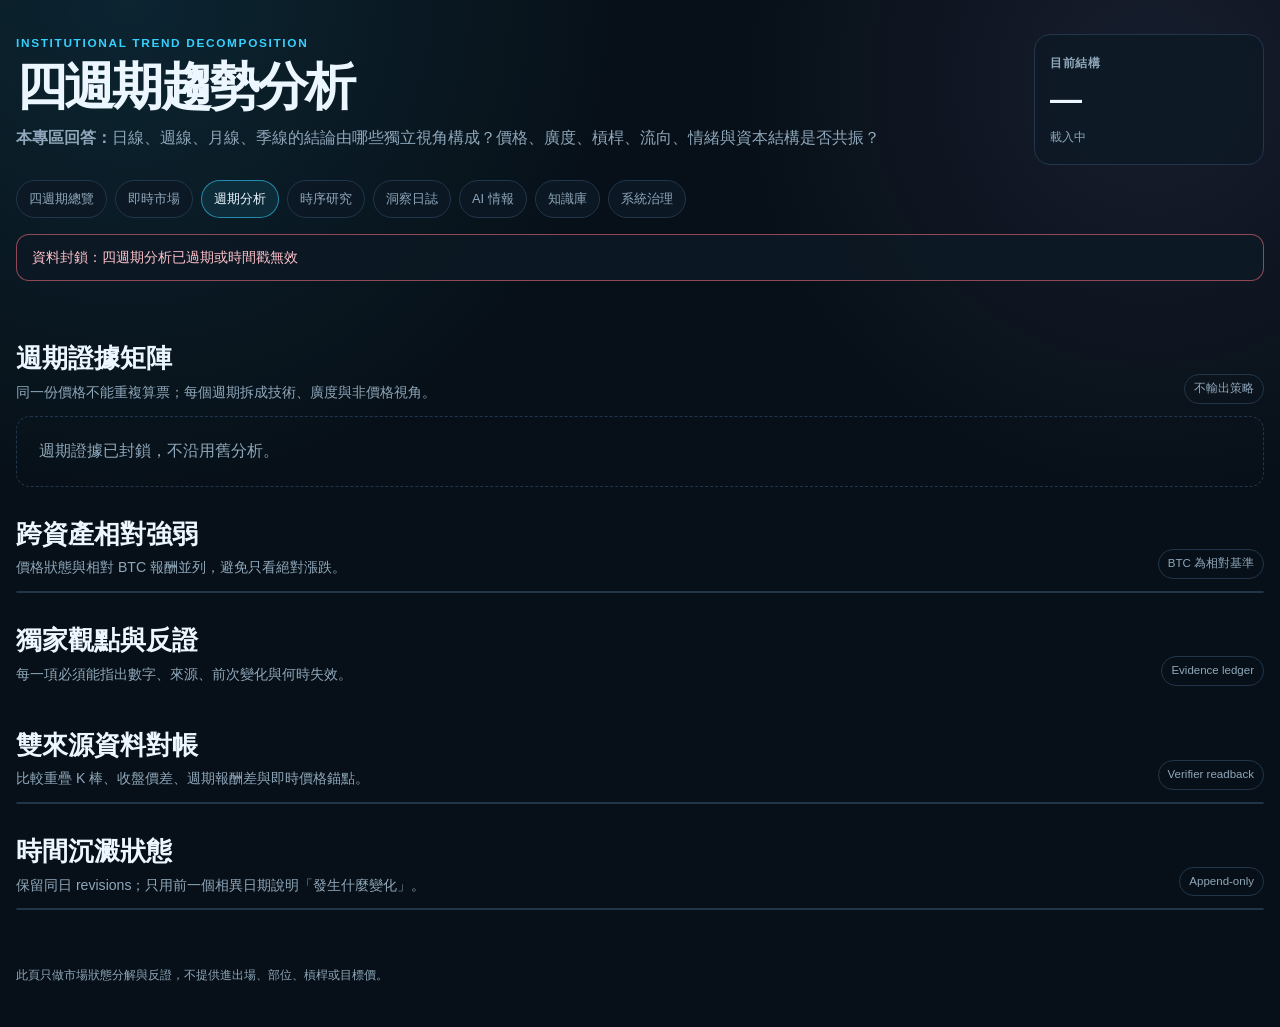
==== commit 26e4a3f5: "Redesign dashboard as four-horizon market intelligence" ====
--- a/analytics.html
+++ b/analytics.html
@@ -1,94 +1,38 @@
 <!doctype html>
 <html lang="zh-Hant">
 <head>
-<meta charset="utf-8">
-<meta name="viewport" content="width=device-width,initial-scale=1">
-<meta name="app-section" content="institutional-analysis">
-<meta name="app-purpose" content="拆解首頁結論的完整證據、估值敏感度、風險堆疊與反證條件">
-<meta name="app-update" content="每日">
-<link rel="icon" href="data:,">
-<title>機構分析台｜BTC · MSTR · BMNR</title>
-<style>
-:root{--bg:#071019;--panel:#0d1823;--panel2:#101f2d;--line:#24384a;--text:#eef5fb;--muted:#8da3b5;--orange:#ff9d2e;--red:#ff6577;--yellow:#ffd166;--green:#45d7a2;--blue:#64b5ff;--cyan:#55d5e8}
-*{box-sizing:border-box}html{color-scheme:dark}body{margin:0;background:radial-gradient(circle at 85% 0,#142b3c 0,transparent 34%),linear-gradient(145deg,#050b11,#091521 48%,#071019);color:var(--text);font-family:Inter,-apple-system,BlinkMacSystemFont,"Segoe UI","Noto Sans TC",sans-serif;min-height:100vh}
-a{color:var(--cyan);text-decoration:none}header{position:sticky;top:0;z-index:20;background:rgba(5,11,17,.9);backdrop-filter:blur(16px);border-bottom:1px solid var(--line)}.topbar{max-width:1440px;margin:auto;padding:12px 20px;display:flex;justify-content:space-between;gap:16px;align-items:center}.brand{display:flex;gap:12px;align-items:center}.terminal{background:var(--orange);color:#111;font-weight:900;padding:7px 9px;border-radius:5px;letter-spacing:.08em}.brand h1{font-size:1rem;margin:0}.sub{color:var(--muted);font-size:.76rem}.nav{display:flex;gap:14px;font-size:.8rem;white-space:nowrap}.wrap{max-width:1440px;margin:0 auto;padding:18px 20px 40px}.ticker{display:flex;gap:8px;flex-wrap:wrap;margin-bottom:14px}.pill{border:1px solid var(--line);background:#0a1520;border-radius:999px;padding:6px 10px;font-size:.72rem;color:var(--muted)}.pill b{color:var(--text)}.pill.warn{border-color:#6e5724;color:var(--yellow)}.pill.bad{border-color:#71333b;color:var(--red)}.pill.good{border-color:#205f4b;color:var(--green)}
-.grid{display:grid;grid-template-columns:repeat(12,minmax(0,1fr));gap:12px}.card{grid-column:span 4;background:linear-gradient(160deg,rgba(16,31,45,.96),rgba(10,22,33,.96));border:1px solid var(--line);border-radius:10px;padding:15px;box-shadow:0 16px 42px rgba(0,0,0,.2)}.card.full{grid-column:span 12}.card.half{grid-column:span 6}.card.quarter{grid-column:span 3}.eyebrow{color:var(--orange);font-size:.68rem;font-weight:800;letter-spacing:.12em;text-transform:uppercase}.headline{font-size:1.45rem;font-weight:850;line-height:1.2;margin:7px 0}.read{color:var(--muted);font-size:.85rem;line-height:1.55}.kpi{font-size:1.85rem;font-weight:900;letter-spacing:-.04em;margin:6px 0}.good{color:var(--green)}.warn{color:var(--yellow)}.bad{color:var(--red)}.info{color:var(--blue)}h2{font-size:.92rem;margin:0 0 11px}h3{font-size:.8rem;margin:14px 0 7px;color:var(--muted)}.divider{height:1px;background:var(--line);margin:13px 0}.decision{display:grid;grid-template-columns:110px 1fr;gap:10px;padding:8px 0;border-bottom:1px solid rgba(36,56,74,.65)}.decision:last-child{border-bottom:0}.decision b{font-size:.8rem}.scorebar{height:8px;background:#1b2c3b;border-radius:999px;overflow:hidden;margin:8px 0}.scorebar i{height:100%;display:block;background:linear-gradient(90deg,var(--red),var(--yellow),var(--green))}.tags{display:flex;gap:6px;flex-wrap:wrap;margin-top:9px}.tag{font-size:.68rem;padding:4px 7px;border:1px solid var(--line);border-radius:4px;color:var(--muted)}.table-wrap{overflow-x:auto}table{width:100%;border-collapse:collapse;font-size:.78rem;min-width:620px}th,td{padding:9px 8px;border-bottom:1px solid var(--line);text-align:left;vertical-align:top}th{color:var(--muted);font-size:.66rem;letter-spacing:.08em;text-transform:uppercase;background:#0b1722}td.num{text-align:right;font-variant-numeric:tabular-nums}.list{margin:0;padding-left:18px;color:var(--muted);font-size:.8rem;line-height:1.55}.empty{color:var(--muted);font-size:.8rem}.footer{color:var(--muted);font-size:.7rem;margin-top:18px;line-height:1.5}
-@media(max-width:900px){.card,.card.half,.card.quarter{grid-column:span 6}.topbar{align-items:flex-start}.nav{overflow-x:auto;max-width:48vw}}
-@media(max-width:620px){.wrap{padding:12px}.topbar{padding:10px 12px;display:block}.nav{max-width:100%;margin-top:9px}.card,.card.half,.card.quarter{grid-column:span 12}.headline{font-size:1.12rem}.kpi{font-size:1.55rem}.decision{grid-template-columns:1fr;gap:3px}.ticker{gap:5px}.pill{font-size:.66rem}}
-</style>
+  <meta charset="utf-8">
+  <meta name="viewport" content="width=device-width,initial-scale=1">
+  <meta name="app-section" content="timescale-analysis">
+  <meta name="app-purpose" content="拆解日線、週線、月線、季線趨勢證據、跨資產廣度、來源對帳與反證條件。">
+  <meta name="app-update" content="每日完成 K 棒後更新">
+  <title>四週期趨勢分析｜專業數據工作台</title>
+  <link rel="stylesheet" href="assets/intelligence.css">
 </head>
 <body>
-<header><div class="topbar"><div class="brand"><span class="terminal">IC</span><div><h1>機構分析台</h1><div class="sub">本專區回答：首頁結論的完整證據、風險堆疊、估值敏感度與反證是什麼？</div></div></div><nav class="nav" aria-label="全站主要專區"><a href="index.html">今日決策</a><a href="market-monitor.html">市場雷達</a><a href="x-intelligence.html">AI 情報</a><a href="analytics.html">專業分析</a><a href="dashboard.html">策略研究室</a><a href="daily-extensions.html">每日延伸</a><a href="wiki.html">知識庫</a><a href="site-overview.html">專區總覽</a></nav></div></header>
-<main class="wrap">
-  <div class="ticker" id="ticker" aria-live="polite"><span class="pill">資料載入中</span></div>
-  <div class="grid" id="executive" aria-live="polite"></div>
-  <div class="grid" id="kpis" style="margin-top:12px"></div>
-  <div class="grid" style="margin-top:12px">
-    <section class="card"><div class="eyebrow">BTC Market Regime</div><h2>比特幣市場狀態</h2><div id="btcPanel"></div></section>
-    <section class="card"><div class="eyebrow">MSTR Vehicle Overlay</div><h2>MSTR 資本結構</h2><div id="mstrPanel"></div></section>
-    <section class="card"><div class="eyebrow">BMNR Gross Treasury</div><h2>BMNR 官方 treasury</h2><div id="bmnrPanel"></div></section>
-    <section class="card half"><div class="eyebrow">Data Governance</div><h2>資料品質與覆蓋</h2><div id="quality"></div></section>
-    <section class="card half"><div class="eyebrow">Decision Guardrails</div><h2>邏輯稽核與禁止動作</h2><div id="logic"></div></section>
-    <section class="card half"><div class="eyebrow">Consensus Resonance</div><h2>共識訊號共振</h2><div class="table-wrap"><table id="drivers"></table></div></section>
-    <section class="card half"><div class="eyebrow">Conditional Valuation</div><h2>條件式估值情境</h2><div class="table-wrap"><table id="sensitivity"></table></div><div class="read" id="sensitivityNote" style="margin-top:10px"></div></section>
-    <section class="card full"><div class="eyebrow">Evidence Matrix</div><h2>多視角證據矩陣</h2><div class="table-wrap"><table id="risk"></table></div></section>
-    <section class="card full"><div class="eyebrow">Thresholds & Falsification</div><h2>門檻與反證條件</h2><div class="table-wrap"><table id="thresholds"></table></div></section>
-  </div>
-  <div class="footer">本頁為研究與風險治理工具，不是自動下單系統。BMNR 採 gross-asset view；在完整負債、優先股與或有項目完成 reviewed extraction 前，不得稱為普通股淨 NAV。</div>
+<header class="hero"><div class="shell"><div class="hero-grid"><div><div class="eyebrow">Institutional Trend Decomposition</div><h1>四週期趨勢分析</h1><p><b>本專區回答：</b>日線、週線、月線、季線的結論由哪些獨立視角構成？價格、廣度、槓桿、流向、情緒與資本結構是否共振？</p></div><div class="hero-stat"><span class="label">目前結構</span><strong id="state">—</strong><span class="mini" id="asOf">載入中</span></div></div><nav class="nav" aria-label="全站主要專區"><a href="index.html">四週期總覽</a><a href="market-monitor.html">即時市場</a><a class="active" href="analytics.html">週期分析</a><a href="dashboard.html">時序研究</a><a href="daily-extensions.html">洞察日誌</a><a href="x-intelligence.html">AI 情報</a><a href="wiki.html">知識庫</a><a href="site-overview.html">系統治理</a></nav><div class="quality" id="quality">載入週期分析…</div></div></header>
+<main class="shell">
+  <section class="section"><div class="section-head"><div><h2>週期證據矩陣</h2><p>同一份價格不能重複算票；每個週期拆成技術、廣度與非價格視角。</p></div><span class="pill">不輸出策略</span></div><div id="horizonSections"></div></section>
+  <section class="section"><div class="section-head"><div><h2>跨資產相對強弱</h2><p>價格狀態與相對 BTC 報酬並列，避免只看絕對漲跌。</p></div><span class="pill">BTC 為相對基準</span></div><div class="table-wrap"><table id="relativeMatrix"></table></div></section>
+  <section class="section"><div class="section-head"><div><h2>獨家觀點與反證</h2><p>每一項必須能指出數字、來源、前次變化與何時失效。</p></div><span class="pill">Evidence ledger</span></div><div class="grid grid-2" id="insights"></div></section>
+  <section class="section"><div class="section-head"><div><h2>雙來源資料對帳</h2><p>比較重疊 K 棒、收盤價差、週期報酬差與即時價格錨點。</p></div><span class="pill">Verifier readback</span></div><div class="table-wrap"><table id="verification"></table></div></section>
+  <section class="section"><div class="section-head"><div><h2>時間沉澱狀態</h2><p>保留同日 revisions；只用前一個相異日期說明「發生什麼變化」。</p></div><span class="pill">Append-only</span></div><div class="table-wrap"><table id="history"></table></div></section>
 </main>
+<footer class="footer shell">此頁只做市場狀態分解與反證，不提供進出場、部位、槓桿或目標價。</footer>
 <script>
 const esc=value=>String(value??'—').replace(/[&<>"']/g,char=>({'&':'&amp;','<':'&lt;','>':'&gt;','"':'&quot;',"'":'&#39;'}[char]));
-const money=value=>value==null?'—':'$'+Number(value).toLocaleString('en-US',{maximumFractionDigits:0});
-const tone=value=>value==='bad'||value==='fail'||value==='blocked'?'bad':value==='good'||value==='pass'||value==='consistent'?'good':value==='info'?'info':'warn';
-const actionLabel=value=>({add_2_5x_mstr:'禁止小倉 2.5x 加碼',auto_trade:'禁止自動交易級結論',claim_common_equity_cheap:'禁止宣稱 MSTR 普通股便宜',common_valuation_green_light:'禁止普通股估值綠燈',capital_flywheel_green_light:'禁止資本飛輪綠燈',treat_mnav_as_green:'禁止把估值倍率當綠燈',use_etf_flow_as_hard_trigger:'禁止用 ETF 流向當硬觸發',claim_bmnr_net_nav_discount:'禁止宣稱 BMNR 淨資產折價'})[value]||value;
-const rows=(items,render)=>items.length?items.map(render).join(''):'<tr><td class="empty">無資料</td></tr>';
-async function fetchJson(path){const response=await fetch(path,{cache:'no-store'});if(!response.ok)throw new Error(`${path} HTTP ${response.status}`);return response.json()}
-function requireFresh(value,maxHours,label){const timestamp=new Date(value);if(!value||Number.isNaN(timestamp.getTime()))throw new Error(`${label} 時間戳缺漏或格式錯誤`);const ageHours=(Date.now()-timestamp.getTime())/36e5;if(ageHours < -1||ageHours > maxHours)throw new Error(`${label} 已過期或時間位於未來`)}
-function taipeiDate(){return new Intl.DateTimeFormat('en-CA',{timeZone:'Asia/Taipei',year:'numeric',month:'2-digit',day:'2-digit'}).format(new Date())}
-function requireRecentDataDate(value,label){const lagDays=(Date.parse(taipeiDate())-Date.parse(value))/864e5;if(!/^\d{4}-\d{2}-\d{2}$/.test(value)||!Number.isInteger(lagDays)||lagDays<0||lagDays>1)throw new Error(`${label} 日期超出今日或昨日容許範圍`);return lagDays}
-function signalPanel(signal){return `<div class="kpi ${tone(signal.dominant_direction==='bearish'?'bad':'warn')}">${esc(signal.key_number)}</div><div class="read">${esc(signal.plain_read)}</div><div class="divider"></div>${(signal.lenses||[]).map(item=>`<div class="decision"><b>${esc(item.name)}</b><span class="${item.direction==='bullish'?'good':item.direction==='bearish'?'bad':'warn'}">${esc(item.value)}｜${esc(item.read)}</span></div>`).join('')}<div class="tags"><span class="tag">${esc(signal.resonance_status)}</span><span class="tag">信心 ${esc(signal.confidence)}</span></div><h3>下一觸發</h3><div class="read">${esc(signal.next_trigger)}</div>`}
-async function load(){
-  const [analytics,logic,snapshot,verify]=await Promise.all([fetchJson('data/daily/institutional_analytics.json'),fetchJson('data/daily/logic_audit.json'),fetchJson('data/daily/latest_snapshot.json'),fetchJson('data/daily/agent_verification_report.json')]);
-  if(analytics.schema!==2||logic.schema!==1||snapshot.schema!==1||verify.schema!==1)throw new Error('每日資料 schema 不相容');
-  if(!analytics.date||logic.date!==analytics.date||snapshot.date!==analytics.date||verify.date!==analytics.date)throw new Error('每日資料跨檔日期不一致');
-  const calendarLagDays=requireRecentDataDate(analytics.date,'機構分析');
-  if(verify.snapshot_generated_at!==snapshot.generated_at)throw new Error('驗證報告未綁定目前快照');
-  if(analytics.snapshot_generated_at!==snapshot.generated_at||logic.snapshot_generated_at!==snapshot.generated_at)throw new Error('衍生分析未綁定目前快照');
-  requireFresh(analytics.generated_at,30,'機構分析');requireFresh(logic.generated_at,30,'邏輯稽核');requireFresh(snapshot.generated_at,30,'每日快照');requireFresh(verify.verified_at,30,'驗證報告');
-  const brief=analytics.decision_brief,quality=analytics.quality||{},audit=analytics.logic_audit||{};
-  if(!['pass','degraded','fail'].includes(verify.status))throw new Error('驗證狀態不相容');
-  if(verify.status==='fail'||(verify.failures||[]).length)throw new Error(`驗證失敗：${(verify.failures||[])[0]||'必要資料未通過'}`);
-  if(quality.verification_status!==verify.status||quality.verification_bound_to_snapshot!==true)throw new Error('分析與驗證狀態未綁定同一批次');
-  if(logic.status!=='consistent'||audit.status!=='consistent'||quality.logic_audit_status!=='consistent')throw new Error('決策邏輯未通過一致性稽核');
-  if(!['full','research_only'].includes(quality.publication_mode))throw new Error('分析發布模式不允許顯示決策內容');
-  if(!brief||!Array.isArray(brief.summary_cards)||brief.summary_cards.length<4||!brief.bottom_assessment||!brief.conditional_targets||!Array.isArray(brief.exclusive_signals)||brief.exclusive_signals.length<2||!Array.isArray(brief.consensus_signals)||brief.consensus_signals.length<2)throw new Error('機構分析 schema 2 內容不完整');
-  const action=brief.summary_cards.find(item=>item.id==='today_action')||brief.summary_cards[0];
-  const mstr=brief.exclusive_signals.find(item=>item.id==='mstr_valuation_trust_split');
-  const bmnr=brief.exclusive_signals.find(item=>item.id==='bmnr_gross_treasury_discount');
-  const bottom=brief.bottom_assessment;
-  if(!mstr||!bmnr)throw new Error('獨家估值訊號缺漏');
-  const calendarLagged=calendarLagDays>0,effectiveMode=calendarLagged?'research_only':quality.publication_mode,effectiveStatus=verify.status==='degraded'||calendarLagged?'degraded':'pass',displayAction=calendarLagged?{...action,key_number:'跨日待更新｜不加碼',plain_read:`目前顯示 ${analytics.date} 最近可用批次；${taipeiDate()} 主批次尚未完成。所有加碼與硬觸發封鎖。`,tone:'warn'}:action;
-  document.body.dataset.renderStatus=effectiveStatus;document.body.dataset.conclusionsVisible='true';document.body.dataset.executionGrade=effectiveMode==='full'?'true':'false';document.body.dataset.dataDate=analytics.date;document.body.dataset.calendarLagDays=String(calendarLagDays);
-  document.getElementById('ticker').innerHTML=`<span class="pill"><b>${esc(analytics.date)}</b> 資料日</span>${calendarLagged?'<span class="pill warn"><b>跨日待更新</b> 不加碼</span>':''}<span class="pill ${tone(quality.verification_status)}"><b>${esc(quality.verification_status)}</b> 資料驗證</span><span class="pill ${effectiveMode==='full'?'good':'warn'}"><b>${effectiveMode==='full'?'決策支援':'只供研究'}</b> 發布模式</span><span class="pill ${tone(audit.status)}"><b>${esc(audit.status)}</b> 邏輯稽核</span><span class="pill"><b>${quality.confidence_score_0_100??'—'}</b>/100 規則式資料契約分數</span>`;
-  document.getElementById('executive').innerHTML=`<section class="card full"><div class="eyebrow">Investment Committee Read</div><div class="headline ${tone(displayAction.tone)}">${esc(displayAction.key_number)}</div><div class="read">${esc(displayAction.plain_read)}</div><div class="divider"></div><div class="decision"><b>大倉現貨</b><span>${esc(bottom.plain_read)}</span></div><div class="decision"><b>MSTR 2.5x</b><span>${esc(mstr.next_trigger)}</span></div><div class="decision"><b>BMNR 20%</b><span>${esc(bmnr.plain_read)}</span></div></section>`;
-  document.getElementById('kpis').innerHTML=brief.summary_cards.slice(0,4).map(item=>{const displayItem=calendarLagged&&item.id==='today_action'?displayAction:item;return `<section class="card quarter"><div class="eyebrow">${esc(displayItem.label)}</div><div class="kpi ${tone(displayItem.tone)}">${esc(displayItem.key_number)}</div><div class="read">${esc(displayItem.plain_read)}</div></section>`}).join('');
-  document.getElementById('btcPanel').innerHTML=`<div class="kpi warn">${esc(bottom.key_number)}</div><div class="read">${esc(bottom.plain_read)}</div><h3>領先指標</h3>${(bottom.leading_indicators||[]).map(item=>`<div class="decision"><b>${esc(item.name)}</b><span>${esc(item.value)}｜${esc(item.read)}</span></div>`).join('')}<h3>落後確認</h3>${(bottom.lagging_confirmations||[]).map(item=>`<div class="decision"><b>${esc(item.name)}</b><span class="${tone(item.state)}">${esc(item.value)}｜${esc(item.read)}</span></div>`).join('')}<h3>下一觸發</h3><div class="read">${esc(bottom.next_trigger)}</div>`;
-  document.getElementById('mstrPanel').innerHTML=signalPanel(mstr);
-  document.getElementById('bmnrPanel').innerHTML=signalPanel(bmnr);
-  const qualityScore=Math.max(0,Math.min(100,Number(quality.confidence_score_0_100||0)));
-  document.getElementById('quality').innerHTML=`<div class="kpi ${qualityScore>=70?'good':qualityScore>=50?'warn':'bad'}">${qualityScore}/100</div><div class="scorebar"><i style="width:${qualityScore}%"></i></div><div class="read">知識節點 ${quality.knowledge_nodes??'—'}｜排除 ${quality.knowledge_excluded_nodes??'—'}｜邏輯矛盾 ${quality.logic_contradictions??'—'}</div><h3>降級原因</h3><ul class="list">${(quality.degradations||[]).map(item=>`<li>${esc(item)}</li>`).join('')||'<li>無</li>'}</ul>`;
-  document.getElementById('logic').innerHTML=`<div class="kpi ${tone(audit.status)}">${esc(audit.status||'not_run')}</div><div class="read">${esc(audit.plain_english)}</div><h3>目前禁止</h3><ul class="list">${(audit.blocked_actions||[]).map(item=>`<li>${esc(actionLabel(item))}</li>`).join('')||'<li>無</li>'}</ul>`;
-  document.getElementById('drivers').innerHTML='<tr><th>主題</th><th>共振</th><th>結論</th></tr>'+rows(brief.consensus_signals,item=>`<tr><td>${esc(item.title)}</td><td>${esc(item.resonance_status)}</td><td>${esc(item.plain_read)}</td></tr>`);
-  const targets=brief.conditional_targets,btcRange=targets.btc.research_hypothesis_range||[];
-  document.getElementById('sensitivity').innerHTML='<tr><th>標的</th><th>條件數字</th><th>正確解讀</th></tr>'+`<tr><td>BTC</td><td>${money(btcRange[0])}–${money(btcRange[1])}</td><td>${esc(targets.btc.plain_read)}</td></tr><tr><td>MSTR</td><td>${money(targets.mstr.common_nav_per_share_at_btc_lower)}–${money(targets.mstr.common_nav_per_share_at_btc_upper)}</td><td>${esc(targets.mstr.plain_read)}</td></tr><tr><td>BMNR</td><td>${money(targets.bmnr.indicative_0_8x_to_1_0x?.[0])}–${money(targets.bmnr.indicative_0_8x_to_1_0x?.[1])}</td><td>${esc(targets.bmnr.plain_read)}</td></tr>`;
-  document.getElementById('sensitivityNote').textContent=(targets.assumptions||[]).join('｜');
-  const evidence=[...brief.exclusive_signals,...brief.consensus_signals].flatMap(signal=>(signal.lenses||[]).map(lens=>({...lens,signal:signal.title})));
-  document.getElementById('risk').innerHTML='<tr><th>主題</th><th>視角</th><th>方向</th><th>數值</th><th>解讀</th></tr>'+rows(evidence,item=>`<tr><td>${esc(item.signal)}</td><td>${esc(item.name)}</td><td class="${item.direction==='bullish'?'good':item.direction==='bearish'?'bad':'warn'}">${esc(item.direction)}</td><td>${esc(item.value)}</td><td>${esc(item.read)}</td></tr>`);
-  const thresholdRows=(logic.thresholds||[]).map(item=>`<tr><td>${esc(item.metric)}</td><td>${esc(item.current)}</td><td>${esc(item.threshold)}</td><td>${esc(item.action)}</td></tr>`).join('');
-  const falsifyRows=(logic.falsification_watch||[]).map(item=>`<tr><td>${esc(item.hypothesis)}</td><td colspan="3">反證：${esc(item.what_would_disprove)}｜所需證據：${esc(item.required_evidence)}</td></tr>`).join('');
-  document.getElementById('thresholds').innerHTML='<tr><th>指標／假說</th><th>今日值</th><th>門檻</th><th>動作／反證</th></tr>'+thresholdRows+falsifyRows;
-}
-load().catch(error=>{document.body.dataset.renderStatus='fail';document.body.dataset.conclusionsVisible='false';document.body.dataset.executionGrade='false';document.getElementById('ticker').innerHTML='<span class="pill bad"><b>FAIL CLOSED</b> 必要資料未通過</span>';document.getElementById('executive').innerHTML=`<section class="card full bad"><div class="headline">資料失敗｜所有交易動作封鎖</div><div class="read">${esc(error.message)}；不沿用舊快照。</div></section>`;['kpis','btcPanel','mstrPanel','bmnrPanel','quality','logic','drivers','sensitivity','risk','thresholds'].forEach(id=>{const element=document.getElementById(id);if(element)element.innerHTML='<div class="empty">資料不可用</div>'})});
+const pct=(value,decimals=1)=>value==null?'—':`${Number(value)>=0?'+':''}${(Number(value)*100).toFixed(decimals)}%`;
+const tone=value=>['positive','negative','mixed','unknown'].includes(value)?value:'unknown';
+async function json(path){const response=await fetch(path,{cache:'no-store'});if(!response.ok)throw new Error(`${path} HTTP ${response.status}`);return response.json()}
+function fresh(value,maxHours){const stamp=new Date(value);if(!value||Number.isNaN(stamp.getTime())||(Date.now()-stamp.getTime())/36e5>maxHours)throw new Error('四週期分析已過期或時間戳無效')}
+function horizonPanel(item){const metrics=item.metrics||{};return `<article class="card" data-tone="${tone(item.tone)}" style="margin-bottom:12px"><div class="grid grid-2"><div><div class="label">${esc(item.label)}｜${esc(item.status)}｜${esc(item.resonance)}</div><div class="number ${tone(item.tone)}">${esc(item.key_number)}</div><div class="read">${esc(item.plain_read)}</div><div class="change">${esc(item.what_changed)}</div></div><div class="metric-row"><div class="metric"><b>${pct(metrics.return_acceleration)}</b><span>等長窗口加速度</span></div><div class="metric"><b>${pct(metrics.realized_volatility_annualized)}</b><span>實現波動率年化</span></div><div class="metric"><b>${pct(metrics.distance_from_slow_average)}</b><span>距慢均線</span></div><div class="metric"><b>${pct(metrics.range_position,0)}</b><span>區間位置</span></div><div class="metric"><b>${pct(metrics.trend_r_squared,0)}</b><span>趨勢擬合度</span></div><div class="metric"><b>${esc(item.data_depth?.bars)}</b><span>可用完成 K 棒</span></div></div></div><div class="divider"></div><div class="table-wrap"><table><tr><th>視角</th><th>方向</th><th>數字</th><th>解讀</th><th>來源</th></tr>${(item.perspectives||[]).map(view=>`<tr><td>${esc(view.name)}</td><td class="${tone(view.direction)}">${esc(view.direction)}</td><td>${esc(view.key_number)}</td><td>${esc(view.plain_read)}</td><td>${esc(view.source)}</td></tr>`).join('')}</table></div><div class="falsifier">反證：${esc(item.falsifier)}</div></article>`}
+function relativeTable(matrix){const horizonKeys=['daily','weekly','monthly','quarterly'];const labels={daily:'日線',weekly:'週線',monthly:'月線',quarterly:'季線'};document.getElementById('relativeMatrix').innerHTML='<tr><th>標的</th>'+horizonKeys.map(key=>`<th>${labels[key]}報酬</th><th>${labels[key]}相對 BTC</th>`).join('')+'</tr>'+['BTC','ETH','MSTR','BMNR','STRC'].map(symbol=>`<tr><td><b>${symbol}</b></td>${horizonKeys.map(key=>`<td class="${tone(matrix[symbol]?.[key]?.tone)}">${pct(matrix[symbol]?.[key]?.return)}</td><td>${symbol==='BTC'?'基準':pct(matrix[symbol]?.[key]?.relative_to_btc)}</td>`).join('')}</tr>`).join('')}
+function insight(item){return `<article class="card"><div class="label">${esc(item.title)}｜${esc((item.horizons||[]).join(' / '))}</div><div class="number">${esc(item.key_number)}</div><div class="read">${esc(item.claim)}</div><ul class="evidence">${(item.evidence||[]).map(value=>`<li>${esc(value)}</li>`).join('')}</ul><div class="change">${esc(item.what_changed)}</div><div class="falsifier">反證：${esc(item.falsifier)}</div></article>`}
+function verificationTable(report){document.getElementById('verification').innerHTML='<tr><th>標的</th><th>狀態</th><th>來源</th><th>重疊 K 棒</th><th>中位價差</th><th>P95 價差</th><th>即時錨點差</th></tr>'+(report.checks||[]).map(item=>`<tr><td><b>${esc(item.asset)}</b></td><td class="${item.status==='pass'?'positive':'negative'}">${esc(item.status)}</td><td>${esc(item.canonical_provider)} × ${esc(item.source_count)}</td><td>${esc(item.comparison?.overlap_bars)}</td><td>${pct(item.comparison?.median_close_gap,2)}</td><td>${pct(item.comparison?.p95_close_gap,2)}</td><td>${pct(item.current_price_anchor_gap,2)}</td></tr>`).join('')}
+function historyTable(history){const items=(history.items||[]).slice(-12).reverse();document.getElementById('history').innerHTML='<tr><th>日期／revision</th><th>日線</th><th>週線</th><th>月線</th><th>季線</th><th>同步結構</th><th>取代版本</th></tr>'+items.map(item=>`<tr><td>${esc(item.date)} / r${esc(item.revision)}</td>${['daily','weekly','monthly','quarterly'].map(key=>`<td>${esc(item.horizons?.[key]?.status)}<br><span class="mini">${pct(item.horizons?.[key]?.btc_return)}</span></td>`).join('')}<td>${esc(item.alignment?.dominant_state)}</td><td class="mini">${esc(item.supersedes_generated_at||'—')}</td></tr>`).join('')}
+function fail(message){document.body.dataset.renderStatus='fail';document.body.dataset.conclusionsVisible='false';document.body.dataset.executionGrade='false';document.getElementById('quality').className='quality fail';document.getElementById('quality').textContent=`資料封鎖：${message}`;document.getElementById('horizonSections').innerHTML='<div class="empty">週期證據已封鎖，不沿用舊分析。</div>'}
+async function load(){try{const[analysis,analysisVerification,dataVerification,history]=await Promise.all([json('data/daily/timescale_intelligence.json'),json('data/daily/timescale_intelligence_verification.json'),json('data/daily/timescale_data_verification.json'),json('data/daily/timescale_intelligence_history.json')]);if(analysisVerification.analysis_generated_at!==analysis.generated_at||analysisVerification.status!=='pass')throw new Error('獨立分析驗證未通過');fresh(analysis.generated_at,30);if(dataVerification.status==='fail'||analysis.quality?.status==='fail')throw new Error((dataVerification.failures||analysis.quality.failures||[])[0]||'資料品質失敗');const degraded=analysis.quality.status==='degraded'||dataVerification.status==='degraded';document.body.dataset.renderStatus=degraded?'degraded':'pass';document.body.dataset.conclusionsVisible='true';document.body.dataset.executionGrade='false';document.body.dataset.dataDate=analysis.date;document.getElementById('quality').className=`quality ${degraded?'degraded':'pass'}`;document.getElementById('quality').textContent=`資料日 ${analysis.date}｜來源對帳 ${dataVerification.status.toUpperCase()}｜數學與範圍驗證 ${analysisVerification.status.toUpperCase()}｜發布模式 analysis-only`;document.getElementById('state').textContent=analysis.alignment.dominant_state;document.getElementById('asOf').textContent=`${analysis.record_advantage.distinct_dates} 個相異日期｜更新 ${new Date(analysis.generated_at).toLocaleString('zh-TW',{timeZone:'Asia/Taipei',hour12:false})}`;document.getElementById('horizonSections').innerHTML=['daily','weekly','monthly','quarterly'].map(key=>horizonPanel(analysis.horizons[key])).join('');relativeTable(analysis.asset_matrix||{});document.getElementById('insights').innerHTML=(analysis.exclusive_insights||[]).map(insight).join('');verificationTable(dataVerification);historyTable(history)}catch(error){fail(error.message)}}
+load();
 </script>
 </body>
 </html>
--- a/assets/intelligence.css
+++ b/assets/intelligence.css
@@ -0,0 +1,4 @@
+:root{color-scheme:dark;--bg:#071018;--panel:#0d1924;--panel2:#122232;--line:#21364a;--text:#ecf6ff;--muted:#8fa7ba;--cyan:#35d0ff;--teal:#43e6c5;--amber:#ffca61;--red:#ff7184;--violet:#b79cff;--shadow:0 18px 50px rgba(0,0,0,.28)}
+*{box-sizing:border-box}html{background:var(--bg);scroll-behavior:smooth}body{margin:0;background:radial-gradient(circle at 10% 0,rgba(53,208,255,.11),transparent 32%),radial-gradient(circle at 90% 8%,rgba(183,156,255,.09),transparent 28%),var(--bg);color:var(--text);font-family:Inter,"Noto Sans TC","PingFang TC","Microsoft JhengHei",sans-serif;line-height:1.55}a{color:var(--cyan);text-decoration:none}a:hover{color:#8be7ff}.shell{width:min(1260px,calc(100% - 32px));margin:auto}.hero{padding:34px 0 20px}.hero-grid{display:grid;grid-template-columns:minmax(0,1fr) auto;gap:24px;align-items:start}.eyebrow{color:var(--cyan);font-size:.74rem;font-weight:800;letter-spacing:.14em;text-transform:uppercase}.hero h1{font-size:clamp(2rem,4vw,4.2rem);line-height:1.04;letter-spacing:-.055em;margin:8px 0 12px;max-width:900px}.hero p{color:var(--muted);max-width:880px;margin:0}.timestamp{color:var(--muted);font-size:.82rem;text-align:right}.nav{display:flex;gap:8px;flex-wrap:wrap;padding:15px 0 4px}.nav a{border:1px solid var(--line);background:rgba(13,25,36,.84);color:var(--muted);padding:8px 12px;border-radius:999px;font-size:.8rem}.nav a.active,.nav a:hover{color:var(--text);border-color:rgba(53,208,255,.58);background:rgba(53,208,255,.09)}.quality{margin:12px 0 20px;border:1px solid var(--line);background:rgba(13,25,36,.9);padding:12px 15px;border-radius:13px;color:var(--muted);font-size:.86rem}.quality.pass{border-color:rgba(67,230,197,.35)}.quality.degraded{border-color:rgba(255,202,97,.45);color:#f5dca8}.quality.fail{border-color:rgba(255,113,132,.55);color:#ffc1ca}.section{margin:18px 0 28px}.section-head{display:flex;align-items:end;justify-content:space-between;gap:16px;margin-bottom:12px}.section-head h2{margin:0;font-size:clamp(1.2rem,2vw,1.65rem)}.section-head p{margin:3px 0 0;color:var(--muted);font-size:.88rem}.pill{display:inline-flex;align-items:center;border:1px solid var(--line);border-radius:999px;padding:5px 9px;color:var(--muted);font-size:.72rem}.grid{display:grid;gap:12px}.grid-4{grid-template-columns:repeat(4,minmax(0,1fr))}.grid-3{grid-template-columns:repeat(3,minmax(0,1fr))}.grid-2{grid-template-columns:repeat(2,minmax(0,1fr))}.card{border:1px solid var(--line);border-radius:16px;background:linear-gradient(145deg,rgba(18,34,50,.94),rgba(11,24,35,.94));padding:17px;box-shadow:var(--shadow);min-width:0}.card[data-tone="positive"]{border-color:rgba(67,230,197,.35)}.card[data-tone="negative"]{border-color:rgba(255,113,132,.38)}.card[data-tone="mixed"]{border-color:rgba(255,202,97,.35)}.label{color:var(--muted);font-size:.76rem;font-weight:750;letter-spacing:.06em}.number{font-size:clamp(1.75rem,3.4vw,3.25rem);line-height:1.05;font-weight:850;letter-spacing:-.045em;margin:10px 0}.positive{color:var(--teal)}.negative{color:var(--red)}.mixed{color:var(--amber)}.unknown{color:var(--muted)}.headline{font-size:clamp(1.55rem,3vw,2.8rem);font-weight:850;line-height:1.1;letter-spacing:-.04em;margin:9px 0}.read{color:#c6d7e4;font-size:.91rem}.muted{color:var(--muted)}.mini{font-size:.75rem;color:var(--muted)}.divider{border-top:1px solid var(--line);margin:13px 0}.metric-row{display:grid;grid-template-columns:repeat(2,minmax(0,1fr));gap:8px;margin-top:12px}.metric{border:1px solid rgba(255,255,255,.06);border-radius:10px;background:rgba(0,0,0,.12);padding:9px}.metric b{display:block;font-size:1.05rem}.metric span{color:var(--muted);font-size:.7rem}.evidence{margin:10px 0 0;padding-left:18px;color:#c7d7e3;font-size:.82rem}.evidence li{margin:4px 0}.change{margin-top:12px;padding:9px 10px;border-left:2px solid var(--cyan);background:rgba(53,208,255,.06);color:#bddbe8;font-size:.8rem}.falsifier{margin-top:9px;color:#b9a7d6;font-size:.76rem}.table-wrap{overflow:auto;border:1px solid var(--line);border-radius:14px;background:rgba(13,25,36,.9)}table{width:100%;border-collapse:collapse;min-width:720px}th,td{padding:11px 13px;border-bottom:1px solid rgba(33,54,74,.75);text-align:left;font-size:.8rem;vertical-align:top}th{position:sticky;top:0;background:#102131;color:var(--muted);font-size:.7rem;letter-spacing:.05em}tr:last-child td{border-bottom:0}.tabs{display:flex;gap:8px;flex-wrap:wrap;margin:14px 0}.tabs button{border:1px solid var(--line);background:var(--panel);color:var(--muted);padding:9px 13px;border-radius:10px;cursor:pointer}.tabs button.on{color:var(--text);border-color:var(--cyan);background:rgba(53,208,255,.1)}.tab{display:none}.tab.on{display:block}.chart{width:100%;height:170px;background:rgba(0,0,0,.16);border-radius:12px;margin-top:12px}.chart polyline{fill:none;stroke:var(--cyan);stroke-width:2;vector-effect:non-scaling-stroke}.chart .baseline{stroke:var(--line);stroke-width:1}.source-badge{display:inline-block;margin:3px 4px 0 0;padding:3px 7px;border:1px solid var(--line);border-radius:999px;color:var(--muted);font-size:.66rem}.footer{padding:28px 0 42px;color:var(--muted);font-size:.75rem}.empty{border:1px dashed var(--line);border-radius:14px;padding:22px;color:var(--muted)}details{border-top:1px solid var(--line);margin-top:12px;padding-top:10px}summary{cursor:pointer;color:var(--cyan);font-size:.78rem}.hero-stat{min-width:230px;border:1px solid var(--line);background:rgba(13,25,36,.9);border-radius:16px;padding:15px}.hero-stat strong{display:block;font-size:2rem;letter-spacing:-.04em}.list{margin:8px 0;padding-left:18px;color:#c6d7e4}.list li{margin:5px 0}
+@media(max-width:980px){.grid-4{grid-template-columns:repeat(2,minmax(0,1fr))}.grid-3{grid-template-columns:1fr 1fr}.hero-grid{grid-template-columns:1fr}.timestamp{text-align:left}.hero-stat{min-width:0}.shell{width:min(100% - 24px,760px)}}
+@media(max-width:620px){.shell{width:min(100% - 16px,560px)}.hero{padding-top:22px}.hero h1{font-size:2.25rem}.grid-4,.grid-3,.grid-2{grid-template-columns:1fr}.card{padding:15px;border-radius:14px}.metric-row{grid-template-columns:1fr 1fr}.section-head{align-items:start}.section-head .pill{display:none}.nav{gap:6px}.nav a{padding:7px 9px;font-size:.72rem}.number{font-size:2.3rem}.table-wrap{margin-left:-2px;margin-right:-2px}}
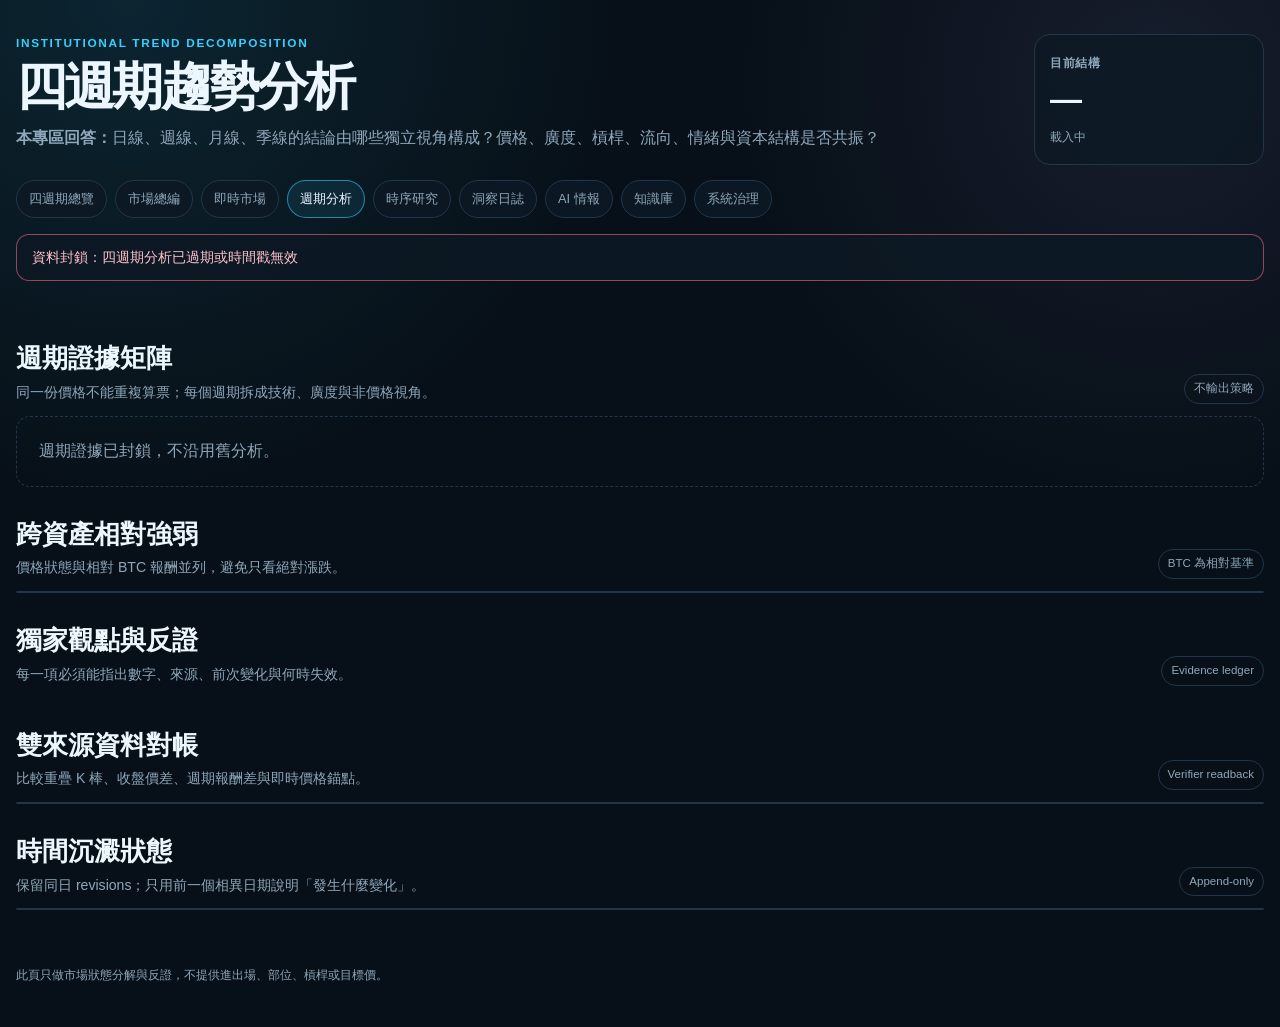
==== commit 8e0a7f3e: "Add verified daily market editorial" ====
--- a/analytics.html
+++ b/analytics.html
@@ -10,7 +10,7 @@
   <link rel="stylesheet" href="assets/intelligence.css">
 </head>
 <body>
-<header class="hero"><div class="shell"><div class="hero-grid"><div><div class="eyebrow">Institutional Trend Decomposition</div><h1>四週期趨勢分析</h1><p><b>本專區回答：</b>日線、週線、月線、季線的結論由哪些獨立視角構成？價格、廣度、槓桿、流向、情緒與資本結構是否共振？</p></div><div class="hero-stat"><span class="label">目前結構</span><strong id="state">—</strong><span class="mini" id="asOf">載入中</span></div></div><nav class="nav" aria-label="全站主要專區"><a href="index.html">四週期總覽</a><a href="market-monitor.html">即時市場</a><a class="active" href="analytics.html">週期分析</a><a href="dashboard.html">時序研究</a><a href="daily-extensions.html">洞察日誌</a><a href="x-intelligence.html">AI 情報</a><a href="wiki.html">知識庫</a><a href="site-overview.html">系統治理</a></nav><div class="quality" id="quality">載入週期分析…</div></div></header>
+<header class="hero"><div class="shell"><div class="hero-grid"><div><div class="eyebrow">Institutional Trend Decomposition</div><h1>四週期趨勢分析</h1><p><b>本專區回答：</b>日線、週線、月線、季線的結論由哪些獨立視角構成？價格、廣度、槓桿、流向、情緒與資本結構是否共振？</p></div><div class="hero-stat"><span class="label">目前結構</span><strong id="state">—</strong><span class="mini" id="asOf">載入中</span></div></div><nav class="nav" aria-label="全站主要專區"><a href="index.html">四週期總覽</a><a href="market-intelligence.html">市場總編</a><a href="market-monitor.html">即時市場</a><a class="active" href="analytics.html" aria-current="page">週期分析</a><a href="dashboard.html">時序研究</a><a href="daily-extensions.html">洞察日誌</a><a href="x-intelligence.html">AI 情報</a><a href="wiki.html">知識庫</a><a href="site-overview.html">系統治理</a></nav><div class="quality" id="quality">載入週期分析…</div></div></header>
 <main class="shell">
   <section class="section"><div class="section-head"><div><h2>週期證據矩陣</h2><p>同一份價格不能重複算票；每個週期拆成技術、廣度與非價格視角。</p></div><span class="pill">不輸出策略</span></div><div id="horizonSections"></div></section>
   <section class="section"><div class="section-head"><div><h2>跨資產相對強弱</h2><p>價格狀態與相對 BTC 報酬並列，避免只看絕對漲跌。</p></div><span class="pill">BTC 為相對基準</span></div><div class="table-wrap"><table id="relativeMatrix"></table></div></section>
